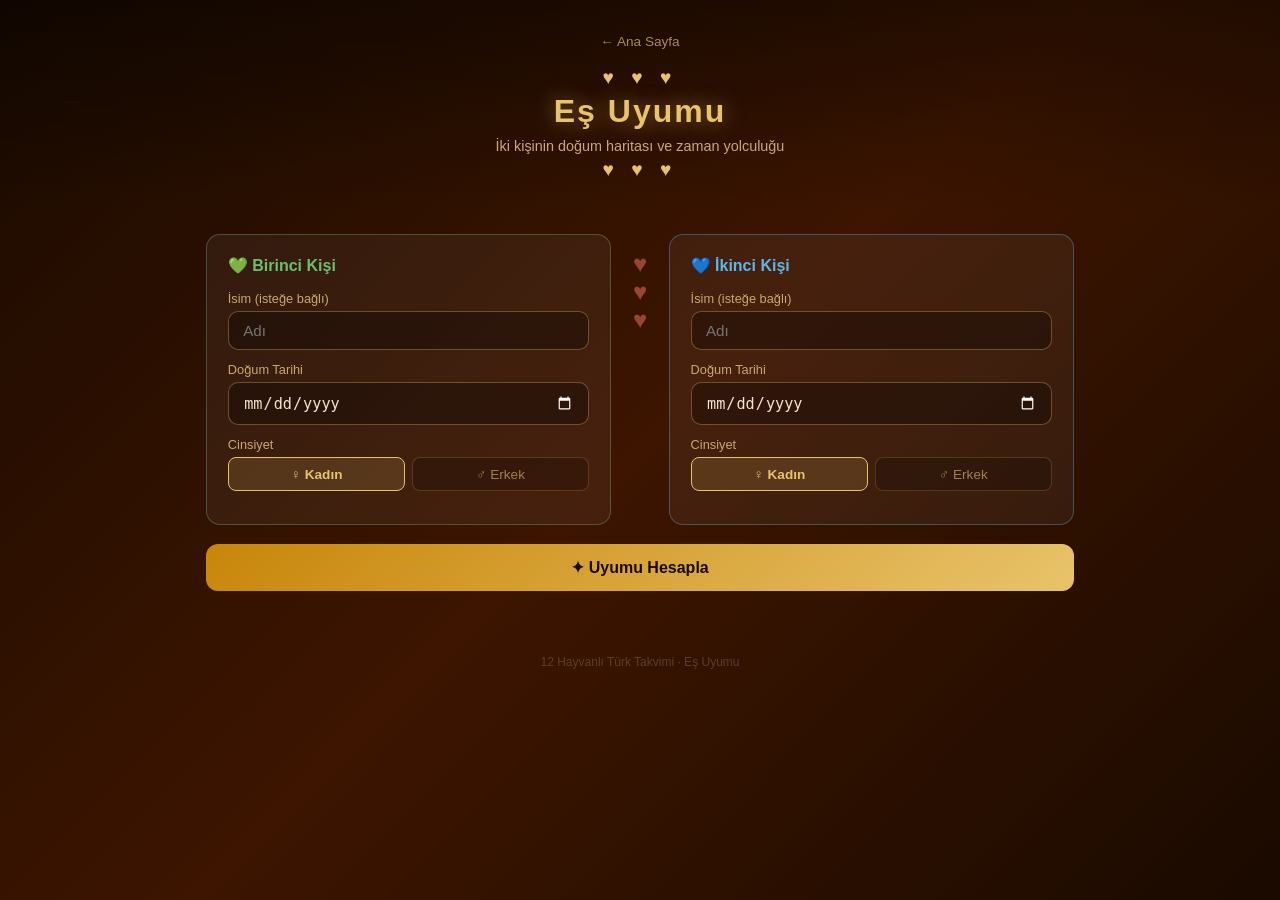
==== couples.html @ c062bf3c "Add couples compatibility page and edge function New page: couples.html - Two side-by-side birth dat" ====
<!DOCTYPE html>
<html lang="tr">
<head>
  <meta charset="UTF-8">
  <meta name="viewport" content="width=device-width, initial-scale=1.0">
  <title>Eş Uyumu · 12 Hayvanlı Türk Takvimi</title>
  <style>
    * { margin: 0; padding: 0; box-sizing: border-box; }

    body {
      font-family: 'Segoe UI', Tahoma, Geneva, Verdana, sans-serif;
      background: linear-gradient(135deg, #1a0a00 0%, #3d1500 50%, #1a0a00 100%);
      min-height: 100vh;
      color: #f5e6c8;
    }

    header {
      text-align: center;
      padding: 2rem 1rem 1.5rem;
      background: linear-gradient(to bottom, rgba(0,0,0,0.4), transparent);
    }

    .nav-back {
      display: inline-flex;
      align-items: center;
      gap: 0.4rem;
      color: #c9a96e;
      font-size: 0.85rem;
      text-decoration: none;
      margin-bottom: 0.8rem;
      opacity: 0.8;
      transition: opacity 0.15s;
    }
    .nav-back:hover { opacity: 1; }

    header h1 {
      font-size: 2rem;
      color: #e8c36a;
      text-shadow: 0 0 20px rgba(232,195,106,0.5);
      letter-spacing: 2px;
    }

    header p { margin-top: 0.5rem; color: #c9a96e; font-size: 0.9rem; }

    .ornament {
      font-size: 1.2rem;
      color: #e8c36a;
      margin: 0.3rem 0;
      letter-spacing: 6px;
    }

    /* ── Section / Card ── */
    .section {
      max-width: 900px;
      margin: 0 auto 2rem;
      padding: 0 1rem;
    }

    .section-title {
      text-align: center;
      font-size: 0.72rem;
      letter-spacing: 3px;
      text-transform: uppercase;
      color: #7a6040;
      margin-bottom: 1rem;
    }

    .card {
      background: rgba(255,255,255,0.05);
      border: 1px solid rgba(232,195,106,0.25);
      border-radius: 16px;
      padding: 1.5rem;
    }

    /* ── Couple Forms ── */
    .couple-forms {
      display: grid;
      grid-template-columns: 1fr auto 1fr;
      gap: 0.8rem;
      align-items: start;
    }

    .partner-panel {
      background: rgba(255,255,255,0.05);
      border: 1px solid rgba(232,195,106,0.2);
      border-radius: 14px;
      padding: 1.3rem;
    }

    .partner-panel.p1 { border-color: rgba(109,191,109,0.35); }
    .partner-panel.p2 { border-color: rgba(91,184,232,0.35); }

    .partner-header {
      font-size: 1rem;
      font-weight: 700;
      margin-bottom: 1rem;
    }
    .p1 .partner-header { color: #6dbf6d; }
    .p2 .partner-header { color: #5bb8e8; }

    .form-divider {
      display: flex;
      flex-direction: column;
      align-items: center;
      justify-content: center;
      padding: 1rem 0.3rem;
      gap: 0.4rem;
      color: #e87050;
      font-size: 1.5rem;
      opacity: 0.55;
      min-width: 2rem;
    }

    .input-group {
      display: flex;
      flex-direction: column;
      gap: 0.3rem;
      margin-bottom: 0.75rem;
    }

    .input-group label {
      font-size: 0.8rem;
      color: #c9a96e;
    }

    .input-group input[type="text"],
    .input-group input[type="date"] {
      padding: 0.65rem 0.9rem;
      font-size: 0.95rem;
      border-radius: 10px;
      border: 1px solid rgba(232,195,106,0.35);
      background: rgba(0,0,0,0.3);
      color: #f5e6c8;
      outline: none;
      color-scheme: dark;
      width: 100%;
    }

    .input-group input:focus {
      border-color: #e8c36a;
      box-shadow: 0 0 0 2px rgba(232,195,106,0.12);
    }

    .gender-buttons { display: flex; gap: 0.4rem; }

    .gender-btn {
      flex: 1;
      padding: 0.55rem 0;
      border-radius: 8px;
      border: 1px solid rgba(232,195,106,0.2);
      background: rgba(0,0,0,0.2);
      color: #a08050;
      cursor: pointer;
      font-size: 0.85rem;
      transition: all 0.15s;
    }

    .gender-btn.active {
      background: rgba(232,195,106,0.14);
      border-color: #e8c36a;
      color: #e8c36a;
      font-weight: 600;
    }

    .btn-calc {
      display: block;
      width: 100%;
      padding: 0.85rem;
      background: linear-gradient(135deg, #c8860a, #e8c36a);
      color: #1a0a00;
      font-weight: 700;
      font-size: 1rem;
      border: none;
      border-radius: 12px;
      cursor: pointer;
      transition: transform 0.15s, box-shadow 0.15s;
      margin-top: 1.2rem;
    }

    .btn-calc:hover {
      transform: translateY(-2px);
      box-shadow: 0 6px 20px rgba(232,195,106,0.4);
    }

    /* ── Compat Score ── */
    .compat-score-card {
      background: rgba(255,255,255,0.05);
      border: 1px solid rgba(232,195,106,0.25);
      border-radius: 14px;
      padding: 1.4rem 1.5rem;
      display: flex;
      align-items: center;
      gap: 1.5rem;
      flex-wrap: wrap;
    }

    .score-circle {
      width: 80px; height: 80px;
      border-radius: 50%;
      border: 3px solid #e8c36a;
      display: flex;
      flex-direction: column;
      align-items: center;
      justify-content: center;
      flex-shrink: 0;
      background: rgba(0,0,0,0.3);
    }

    .score-number {
      font-size: 1.6rem;
      font-weight: 700;
      color: #e8c36a;
      line-height: 1;
    }

    .score-max { font-size: 0.6rem; color: #7a6040; }

    .score-info { flex: 1; }
    .score-label { font-size: 1.1rem; font-weight: 700; color: #f5e6c8; }
    .score-desc  { font-size: 0.8rem; color: #9a7850; margin-top: 0.3rem; line-height: 1.5; }

    .score-bar-wrap { width: 100%; background: rgba(0,0,0,0.3); border-radius: 4px; height: 6px; margin-top: 0.6rem; }
    .score-bar { height: 6px; border-radius: 4px; transition: width 0.5s; }

    /* ── Birth Cards Side by Side ── */
    .couple-birth-grid {
      display: grid;
      grid-template-columns: 1fr auto 1fr;
      gap: 0.8rem;
      align-items: start;
    }

    .partner-birth-card {
      background: rgba(0,0,0,0.25);
      border: 1px solid rgba(232,195,106,0.15);
      border-radius: 12px;
      padding: 1rem;
    }

    .pbc-header {
      display: flex;
      align-items: center;
      gap: 0.8rem;
      margin-bottom: 0.8rem;
    }

    .pbc-icon { font-size: 2rem; }

    .pbc-name { font-size: 0.75rem; text-transform: uppercase; letter-spacing: 1px; }
    .p1 .pbc-name { color: #6dbf6d; }
    .p2 .pbc-name { color: #5bb8e8; }

    .pbc-animal { font-size: 1rem; font-weight: 700; color: #f5e6c8; }
    .pbc-elem   { font-size: 0.78rem; font-weight: 600; margin-top: 0.1rem; }

    .pillars-mini {
      display: grid;
      grid-template-columns: repeat(3, 1fr);
      gap: 0.4rem;
    }

    .pm-card {
      background: rgba(0,0,0,0.2);
      border: 1px solid rgba(232,195,106,0.1);
      border-radius: 8px;
      padding: 0.45rem 0.3rem;
      text-align: center;
    }

    .pm-label    { font-size: 0.5rem; text-transform: uppercase; letter-spacing: 1px; color: #5a4020; margin-bottom: 0.15rem; }
    .pm-icon     { font-size: 1.2rem; line-height: 1.2; }
    .pm-animal   { font-size: 0.68rem; font-weight: 700; color: #f5e6c8; margin-top: 0.1rem; }
    .pm-elem     { font-size: 0.6rem; font-weight: 600; margin-top: 0.05rem; }
    .pm-gift     { font-size: 0.52rem; color: #d4a657; margin-top: 0.1rem; line-height: 1.3; }

    /* ── Cross Interaction Matrix ── */
    .cx-matrix {
      display: flex;
      flex-direction: column;
      gap: 0.25rem;
      justify-content: center;
      align-items: stretch;
      min-width: 140px;
    }

    .cx-title {
      font-size: 0.55rem;
      text-transform: uppercase;
      letter-spacing: 1.5px;
      color: #5a4020;
      text-align: center;
      margin-bottom: 0.3rem;
    }

    .cx-row {
      display: flex;
      align-items: center;
      gap: 0.25rem;
    }

    .cx-label-a { font-size: 0.58rem; color: #6dbf6d; width: 40px; text-align: right; flex-shrink: 0; }
    .cx-label-b { font-size: 0.58rem; color: #5bb8e8; width: 40px; text-align: left; flex-shrink: 0; }

    .cx-badge {
      flex: 1;
      text-align: center;
      font-size: 0.62rem;
      font-weight: 700;
      padding: 2px 4px;
      border-radius: 8px;
    }

    .cx-badge.trine   { background: rgba(109,191,109,0.18); color: #6dbf6d; border: 1px solid rgba(109,191,109,0.4); }
    .cx-badge.secret  { background: rgba(91,184,232,0.15);  color: #5bb8e8; border: 1px solid rgba(91,184,232,0.3); }
    .cx-badge.clash   { background: rgba(232,112,80,0.18);  color: #e87050; border: 1px solid rgba(232,112,80,0.4); }
    .cx-badge.neutral { background: rgba(122,96,64,0.12);   color: #7a6040; border: 1px solid rgba(122,96,64,0.2); }
    .cx-badge.same    { background: rgba(232,195,106,0.12); color: #e8c36a; border: 1px solid rgba(232,195,106,0.3); }

    /* ── Phase Sync ── */
    .phase-sync-list {
      display: flex;
      flex-direction: column;
      gap: 0.4rem;
    }

    .ps-item {
      display: flex;
      align-items: center;
      gap: 0.7rem;
      padding: 0.55rem 0.8rem;
      border-radius: 8px;
      background: rgba(109,191,109,0.07);
      border: 1px solid rgba(109,191,109,0.2);
    }

    .ps-icon  { font-size: 1.1rem; }
    .ps-years { font-size: 0.82rem; font-weight: 700; color: #e8c36a; min-width: 80px; }
    .ps-phase { font-size: 0.78rem; color: #c9a96e; }
    .ps-ages  { font-size: 0.68rem; color: #7a6040; margin-top: 0.1rem; }

    /* ── Dual Timeline ── */
    .dt-header {
      display: grid;
      grid-template-columns: 1fr 60px 1fr;
      gap: 0;
      margin-bottom: 0.5rem;
      padding: 0 0.5rem;
    }

    .dt-header-left  { font-size: 0.75rem; font-weight: 700; color: #6dbf6d; text-align: right; padding-right: 0.8rem; }
    .dt-header-mid   { text-align: center; font-size: 0.6rem; color: #5a4020; }
    .dt-header-right { font-size: 0.75rem; font-weight: 700; color: #5bb8e8; text-align: left; padding-left: 0.8rem; }

    .dt-body {
      position: relative;
    }

    .dt-vline {
      position: absolute;
      left: 50%;
      transform: translateX(-50%);
      width: 3px;
      top: 0; bottom: 0;
      background: linear-gradient(to bottom, #6dbf6d 0%, #5bb8e8 40%, #e87050 80%, #e8c36a 100%);
      border-radius: 2px;
      z-index: 0;
    }

    .dt-row {
      display: grid;
      grid-template-columns: 1fr 60px 1fr;
      align-items: center;
      gap: 0;
      position: relative;
      z-index: 1;
    }

    .dt-left  { padding-right: 0.6rem; display: flex; justify-content: flex-end; }
    .dt-right { padding-left:  0.6rem; display: flex; justify-content: flex-start; }

    .dt-mid {
      display: flex;
      flex-direction: column;
      align-items: center;
      gap: 2px;
    }

    .dt-dot {
      width: 12px; height: 12px;
      border-radius: 50%;
      background: #e8c36a;
      border: 2px solid rgba(0,0,0,0.5);
      z-index: 2;
      flex-shrink: 0;
    }

    .dt-dot.both  { background: #e87050; width: 14px; height: 14px; box-shadow: 0 0 6px rgba(232,112,80,0.5); }
    .dt-dot.p1only  { background: #6dbf6d; }
    .dt-dot.p2only  { background: #5bb8e8; }

    .dt-year {
      font-size: 0.6rem;
      color: #7a6040;
      font-weight: 600;
      letter-spacing: 0.5px;
      white-space: nowrap;
    }

    .dt-event {
      padding: 0.45rem 0.6rem;
      border-radius: 8px;
      background: rgba(0,0,0,0.25);
      border: 1px solid rgba(232,195,106,0.12);
      max-width: 200px;
      font-size: 0.72rem;
    }

    .dt-event.p1 { border-left: 3px solid #6dbf6d; text-align: right; }
    .dt-event.p2 { border-left: 3px solid #5bb8e8; text-align: left; }
    .dt-event.norolojik  { border-left-color: #5bb8e8; }
    .dt-event.kozmolojik { border-left-color: #e87050; }
    .dt-event.kesisim    { border-left-color: #e8c36a; }

    .de-age   { font-size: 0.62rem; color: #7a6040; }
    .de-title { font-size: 0.72rem; font-weight: 600; color: #f5e6c8; margin-top: 0.1rem; }
    .de-anim  { font-size: 0.62rem; color: #c9a96e; margin-top: 0.05rem; }

    .dt-spacer {
      height: 0;
    }

    /* ── AI ── */
    .btn-ai {
      width: 100%;
      padding: 0.75rem;
      background: linear-gradient(135deg, rgba(109,191,109,0.15), rgba(91,184,232,0.1));
      border: 1px solid rgba(109,191,109,0.35);
      border-radius: 10px;
      color: #e8c36a;
      font-size: 0.92rem;
      font-weight: 600;
      letter-spacing: 0.5px;
      cursor: pointer;
      transition: opacity 0.2s;
      margin-top: 0.6rem;
    }

    .btn-ai:hover    { opacity: 0.85; }
    .btn-ai:disabled { opacity: 0.5; cursor: not-allowed; }

    .ai-result { display: none; flex-direction: column; gap: 0.7rem; margin-top: 0.8rem; }
    .ai-result.visible { display: flex; }

    .ai-block {
      background: rgba(0,0,0,0.22);
      border: 1px solid rgba(232,195,106,0.15);
      border-radius: 10px;
      padding: 0.8rem 1rem;
    }

    .ai-block-title { font-size: 0.65rem; text-transform: uppercase; letter-spacing: 2px; color: #7a6040; margin-bottom: 0.4rem; }
    .ai-block-text  { font-size: 0.85rem; color: #c9a96e; line-height: 1.65; }

    .oa-list { display: flex; flex-direction: column; gap: 0.45rem; margin-top: 0.5rem; }

    .oa-item {
      display: flex;
      align-items: flex-start;
      gap: 0.6rem;
      padding: 0.6rem 0.8rem;
      border-radius: 9px;
      border: 1px solid rgba(232,195,106,0.1);
      background: rgba(0,0,0,0.18);
    }

    .oa-item.uyum     { border-left: 3px solid #6dbf6d; }
    .oa-item.dikkat   { border-left: 3px solid #e87050; }
    .oa-item.donusum  { border-left: 3px solid #e8c36a; }

    .oa-icon    { font-size: 1.1rem; flex-shrink: 0; }
    .oa-yil     { font-size: 0.78rem; font-weight: 700; color: #e8c36a; }
    .oa-baslik  { font-size: 0.82rem; font-weight: 700; color: #f5e6c8; }
    .oa-aciklama{ font-size: 0.77rem; color: #a08050; line-height: 1.55; margin-top: 0.15rem; }

    /* ── Responsive ── */
    @media (max-width: 620px) {
      .couple-forms { grid-template-columns: 1fr; }
      .form-divider  { flex-direction: row; padding: 0.4rem 0; }
      .couple-birth-grid { grid-template-columns: 1fr; }
      .cx-matrix { min-width: unset; }
      .dt-header, .dt-row { grid-template-columns: 1fr 44px 1fr; }
    }

    .empty-state {
      text-align: center;
      color: #5a4020;
      font-size: 0.85rem;
      padding: 2rem;
    }

    #coupleResult { display: none; }
    #coupleResult.visible { display: block; }
  </style>
</head>
<body>

<header>
  <a class="nav-back" href="index.html">← Ana Sayfa</a>
  <div class="ornament">♥ ♥ ♥</div>
  <h1>Eş Uyumu</h1>
  <p>İki kişinin doğum haritası ve zaman yolculuğu</p>
  <div class="ornament">♥ ♥ ♥</div>
</header>

<!-- Forms -->
<div class="section" style="margin-top:1.5rem">
  <div class="couple-forms">

    <!-- Partner 1 -->
    <div class="partner-panel p1">
      <div class="partner-header">💚 Birinci Kişi</div>
      <div class="input-group">
        <label>İsim (isteğe bağlı)</label>
        <input type="text" id="name1" placeholder="Adı">
      </div>
      <div class="input-group">
        <label>Doğum Tarihi</label>
        <input type="date" id="date1">
      </div>
      <div class="input-group">
        <label>Cinsiyet</label>
        <div class="gender-buttons">
          <button class="gender-btn active" id="g1F" onclick="setGender(1,'female')">♀ Kadın</button>
          <button class="gender-btn" id="g1M" onclick="setGender(1,'male')">♂ Erkek</button>
        </div>
      </div>
    </div>

    <!-- Divider -->
    <div class="form-divider">♥<br>♥<br>♥</div>

    <!-- Partner 2 -->
    <div class="partner-panel p2">
      <div class="partner-header">💙 İkinci Kişi</div>
      <div class="input-group">
        <label>İsim (isteğe bağlı)</label>
        <input type="text" id="name2" placeholder="Adı">
      </div>
      <div class="input-group">
        <label>Doğum Tarihi</label>
        <input type="date" id="date2">
      </div>
      <div class="input-group">
        <label>Cinsiyet</label>
        <div class="gender-buttons">
          <button class="gender-btn active" id="g2F" onclick="setGender(2,'female')">♀ Kadın</button>
          <button class="gender-btn" id="g2M" onclick="setGender(2,'male')">♂ Erkek</button>
        </div>
      </div>
    </div>

  </div>

  <button class="btn-calc" onclick="calcCouple()">✦ Uyumu Hesapla</button>
</div>

<!-- Results -->
<div id="coupleResult">

  <!-- Uyum Skoru -->
  <div class="section">
    <div class="section-title">— Doğum Uyumu —</div>
    <div class="compat-score-card" id="compatScoreCard"></div>
  </div>

  <!-- İki Doğum Kartı + Çapraz Matris -->
  <div class="section">
    <div class="section-title">— Sütun Karşılaştırması —</div>
    <div class="couple-birth-grid" id="couplebirthGrid"></div>
  </div>

  <!-- Evre Uyumu -->
  <div class="section" id="phaseSyncSection">
    <div class="section-title">— Aynı Yaşam Evresinde Olduğunuz Dönemler —</div>
    <div class="card">
      <div class="phase-sync-list" id="phaseSyncList"></div>
    </div>
  </div>

  <!-- İkili Hayat Çizgisi -->
  <div class="section">
    <div class="section-title">— İkili Hayat Çizgisi —</div>
    <div class="card" style="padding:1.2rem 1rem">
      <div class="dt-header" id="dtHeader"></div>
      <div class="dt-body" id="dtBody">
        <div class="dt-vline"></div>
      </div>
    </div>
  </div>

  <!-- AI -->
  <div class="section">
    <div class="card">
      <button class="btn-ai" id="btnAI" onclick="requestAI()">🔮 Kişiselleştirilmiş Uyum Yorumu Al</button>
      <div class="ai-result" id="aiResult"></div>
    </div>
  </div>

</div>

<footer style="text-align:center;padding:2rem 1rem;font-size:0.75rem;color:#5a4020">
  12 Hayvanlı Türk Takvimi · Eş Uyumu
</footer>

<script>
// ─────────────────────────────────────────────
// VERI SABİTLERİ
// ─────────────────────────────────────────────

const ANIMALS = [
  { name:'Maymun',  altName:'Biçin',    icon:'🐒',  idx:0  },
  { name:'Horoz',   altName:'Takagu',   icon:'🐓',  idx:1  },
  { name:'Köpek',   altName:'İt',       icon:'🐕',  idx:2  },
  { name:'Domuz',   altName:'Tonguz',   icon:'🐗',  idx:3  },
  { name:'Sıçan',   altName:'Çichqan',  icon:'🐀',  idx:4  },
  { name:'Öküz',    altName:'Ud',       icon:'🐂',  idx:5  },
  { name:'Kaplan',  altName:'Bars',     icon:'🐯',  idx:6  },
  { name:'Tavşan',  altName:'Tavışkan', icon:'🐇',  idx:7  },
  { name:'Ejderha', altName:'Lu',       icon:'🐉',  idx:8  },
  { name:'Yılan',   altName:'Çılan',    icon:'🐍',  idx:9  },
  { name:'At',      altName:'Yund',     icon:'🐎',  idx:10 },
  { name:'Koyun',   altName:'Koç',      icon:'🐑',  idx:11 },
];

const ANIMAL_ENERGIES = [
  { energy:'çevik ve uyumlu',         gift:'zeka ve yaratıcı çözümler'   }, // 0 Maymun
  { energy:'disiplinli ve güvenilir', gift:'düzen ve dürüstlük'          }, // 1 Horoz
  { energy:'sadık ve koruyucu',       gift:'güvenilirlik ve bağlılık'    }, // 2 Köpek
  { energy:'cömert ve bereketli',     gift:'bolluk ve kararlılık'        }, // 3 Domuz
  { energy:'stratejik ve çevik',      gift:'zeka ve fırsatçılık'         }, // 4 Sıçan
  { energy:'sabırlı ve güçlü',        gift:'kararlılık ve dayanıklılık'  }, // 5 Öküz
  { energy:'cesur ve bağımsız',       gift:'liderlik ve güç'             }, // 6 Kaplan
  { energy:'zarif ve sezgisel',       gift:'barış ve ince anlayış'       }, // 7 Tavşan
  { energy:'mistik ve dönüştürücü',   gift:'güç ve büyülü cazibe'        }, // 8 Ejderha
  { energy:'derin ve stratejik',      gift:'bilgelik ve sezgi'           }, // 9 Yılan
  { energy:'özgür ve dinamik',        gift:'enerji ve macera ruhu'       }, // 10 At
  { energy:'uyumlu ve yaratıcı',      gift:'empati ve bereket'           }, // 11 Koyun
];

const ELEMENT_DATA = {
  'Metal':  { icon:'⚔️',  color:'#a8b8c8', border:'rgba(168,184,200,0.5)', bg:'rgba(168,184,200,0.12)' },
  'Su':     { icon:'💧',  color:'#5bb8e8', border:'rgba(91,184,232,0.5)',  bg:'rgba(91,184,232,0.12)'  },
  'Ağaç':   { icon:'🌿',  color:'#6dbf6d', border:'rgba(109,191,109,0.5)', bg:'rgba(109,191,109,0.12)' },
  'Ateş':   { icon:'🔥',  color:'#e87050', border:'rgba(232,112,80,0.5)',  bg:'rgba(232,112,80,0.12)'  },
  'Toprak': { icon:'🏔️', color:'#c4956a', border:'rgba(196,149,106,0.5)', bg:'rgba(196,149,106,0.12)' },
};

const ELEM_BY_DIGIT = ['Metal','Metal','Su','Su','Ağaç','Ağaç','Ateş','Ateş','Toprak','Toprak'];

const MONTH_ANIMALS = ['Kaplan','Tavşan','Ejderha','Yılan','At','Koyun',
                        'Maymun','Horoz','Köpek','Domuz','Sıçan','Öküz'];

const DAY_ANIMALS  = ['Sıçan','Öküz','Kaplan','Tavşan','Ejderha','Yılan',
                       'At','Koyun','Maymun','Horoz','Köpek','Domuz'];
const DAY_ELEMENTS = ['Ağaç','Ağaç','Ateş','Ateş','Toprak','Toprak',
                       'Metal','Metal','Su','Su'];

const FEMALE_MILESTONES = [
  { age:7,  type:'biyolojik',  title:'Fiziksel Gelişim'         },
  { age:9,  type:'norolojik',  title:'1. Beyin Güncellemesi'    },
  { age:14, type:'biyolojik',  title:'Ergenlik'                 },
  { age:21, type:'biyolojik',  title:'Biyolojik Zirve Başlangıcı' },
  { age:28, type:'biyolojik',  title:'Fiziksel Zirve'           },
  { age:32, type:'norolojik',  title:'2. Beyin Güncellemesi'    },
  { age:35, type:'biyolojik',  title:'Form Değişimi'            },
  { age:42, type:'biyolojik',  title:'Ruhsal Derinleşme'       },
  { age:49, type:'biyolojik',  title:'Bilgelik Çağı'           },
  { age:56, type:'biyolojik',  title:'İkinci Bahar'            },
  { age:60, type:'kozmolojik', title:'Büyük Devir Tamamlandı'  },
  { age:63, type:'biyolojik',  title:'Zihinsel Olgunluk'       },
  { age:66, type:'norolojik',  title:'3. Beyin Güncellemesi'   },
  { age:70, type:'biyolojik',  title:'Aktarım Dönemi'          },
  { age:83, type:'norolojik',  title:'4. Beyin Güncellemesi'   },
];

const MALE_MILESTONES = [
  { age:8,  type:'biyolojik',  title:'Fiziksel Gelişim'         },
  { age:9,  type:'norolojik',  title:'1. Beyin Güncellemesi'    },
  { age:16, type:'biyolojik',  title:'Ergenlik'                 },
  { age:24, type:'biyolojik',  title:'Biyolojik Zirve'         },
  { age:32, type:'kesisim',    title:'Büyük Kesişim'            },
  { age:40, type:'biyolojik',  title:'Zihinsel Kayma'          },
  { age:48, type:'biyolojik',  title:'Orta Yaş Olgunluğu'      },
  { age:56, type:'biyolojik',  title:'Bilgelik Çağı'           },
  { age:60, type:'kozmolojik', title:'Büyük Devir Tamamlandı'  },
  { age:64, type:'biyolojik',  title:'İkinci Bahar'            },
  { age:66, type:'norolojik',  title:'3. Beyin Güncellemesi'   },
  { age:72, type:'biyolojik',  title:'Derin Bilgelik'          },
  { age:80, type:'biyolojik',  title:'Kabulleniş'              },
  { age:83, type:'norolojik',  title:'4. Beyin Güncellemesi'   },
];

const TRINES = [
  { names:['Koyun','Tavşan','Domuz'],    label:'Diplomasi ve Sanat'   },
  { names:['Kaplan','At','Köpek'],       label:'Aksiyon ve Liderlik'  },
  { names:['Sıçan','Ejderha','Maymun'],  label:'Zeka ve Strateji'     },
  { names:['Öküz','Yılan','Horoz'],      label:'Disiplin ve Emek'     },
];

const SECRET_FRIENDS = {
  'Sıçan':'Öküz',    'Öküz':'Sıçan',
  'Kaplan':'Domuz',  'Domuz':'Kaplan',
  'Tavşan':'Köpek',  'Köpek':'Tavşan',
  'Ejderha':'Horoz', 'Horoz':'Ejderha',
  'Yılan':'Maymun',  'Maymun':'Yılan',
  'At':'Koyun',      'Koyun':'At',
};

const CLASHES = {
  'Sıçan':'At',      'At':'Sıçan',
  'Öküz':'Koyun',    'Koyun':'Öküz',
  'Kaplan':'Maymun', 'Maymun':'Kaplan',
  'Tavşan':'Horoz',  'Horoz':'Tavşan',
  'Ejderha':'Köpek', 'Köpek':'Ejderha',
  'Yılan':'Domuz',   'Domuz':'Yılan',
};

// Yaşam evreleri
const LIFE_PHASES = [
  { name:'Çocukluk',         from:0,  to:12  },
  { name:'Ergenlik',         from:13, to:17  },
  { name:'Genç Yetişkinlik', from:18, to:24  },
  { name:'Kuruluş',          from:25, to:35  },
  { name:'Olgunlaşma',       from:36, to:49  },
  { name:'Geçiş',            from:50, to:64  },
  { name:'Hasat',            from:65, to:74  },
  { name:'Bilgelik',         from:75, to:120 },
];

// ─────────────────────────────────────────────
// HESAPLAMA FONKSİYONLARI
// ─────────────────────────────────────────────

function animalIndex(year) {
  return ((year % 12) + 12) % 12;
}

function getElement(year) {
  const name = ELEM_BY_DIGIT[((year % 10) + 10) % 10];
  return { name, ...ELEMENT_DATA[name] };
}

function getSolarYear(date) {
  const m = date.getMonth() + 1, d = date.getDate();
  if (m === 1 || (m === 2 && d < 4)) return date.getFullYear() - 1;
  return date.getFullYear();
}

function getMonthPosition(date) {
  const md = (date.getMonth() + 1) * 100 + date.getDate();
  if (md >= 1207 || md <  105) return 10;
  if (md >= 105  && md <  204) return 11;
  if (md >= 204  && md <  306) return  0;
  if (md >= 306  && md <  405) return  1;
  if (md >= 405  && md <  506) return  2;
  if (md >= 506  && md <  606) return  3;
  if (md >= 606  && md <  707) return  4;
  if (md >= 707  && md <  807) return  5;
  if (md >= 807  && md <  908) return  6;
  if (md >= 908  && md < 1008) return  7;
  if (md >= 1008 && md < 1107) return  8;
  return 9;
}

function getMonthPillar(date, solarYear) {
  const pos       = getMonthPosition(date);
  const yearStem  = ((solarYear % 10) + 10) % 10;
  const tigerStem = ((Math.floor(yearStem / 2) + 4) % 5) * 2;
  const monthStem = (tigerStem + pos) % 10;
  const elemNames = ['Ağaç','Ağaç','Ateş','Ateş','Toprak','Toprak','Metal','Metal','Su','Su'];
  return { animal: MONTH_ANIMALS[pos], element: elemNames[monthStem] };
}

function dateToJD(date) {
  const y = date.getFullYear(), m = date.getMonth() + 1, d = date.getDate();
  const A = Math.floor((14 - m) / 12);
  const Y = y + 4800 - A;
  const M = m + 12 * A - 3;
  return d + Math.floor((153 * M + 2) / 5) + 365 * Y +
         Math.floor(Y / 4) - Math.floor(Y / 100) + Math.floor(Y / 400) - 32045;
}

function getDayPillar(date) {
  const jd      = dateToJD(date);
  const epochJD = dateToJD(new Date(1900, 0, 1));
  const pos     = ((jd - epochJD) % 60 + 60) % 60;
  return { animal: DAY_ANIMALS[pos % 12], element: DAY_ELEMENTS[pos % 10] };
}

function parseLocalDate(str) {
  const [y, m, d] = str.split('-').map(Number);
  return new Date(y, m - 1, d);
}

function animalByName(name) {
  return ANIMALS.find(a => a.name === name) || { icon:'?', name };
}

function getInteraction(a, b) {
  if (a === b) return { type:'same', label:'Aynı Hayvan', icon:'⭕' };
  for (const t of TRINES) {
    if (t.names.includes(a) && t.names.includes(b))
      return { type:'trine', label:`Üçlü Uyum · ${t.label}`, icon:'✨' };
  }
  if (SECRET_FRIENDS[a] === b) return { type:'secret', label:'Gizli Dostluk', icon:'🤝' };
  if (CLASHES[a] === b)        return { type:'clash',  label:'Zıtlık / Gerilim', icon:'⚡' };
  return { type:'neutral', label:'Nötr', icon:'·' };
}

function scoreIx(type) {
  if (type === 'trine')  return 3;
  if (type === 'secret') return 2;
  if (type === 'same')   return 1;
  if (type === 'clash')  return -2;
  return 0;
}

function getLifePhase(age) {
  return LIFE_PHASES.find(p => age >= p.from && age <= p.to)?.name ?? 'Bilgelik';
}

function buildMilestones(birthDateObj, gender) {
  const milestones = gender === 'female' ? FEMALE_MILESTONES : MALE_MILESTONES;
  const solarYear  = getSolarYear(birthDateObj);
  const currentYear = new Date().getFullYear();
  return milestones.map(m => {
    const critYear  = solarYear + m.age;
    const aIdx      = animalIndex(critYear);
    const elem      = getElement(critYear);
    const yearAnim  = ANIMALS[animalIndex(solarYear)].name;
    const ix        = getInteraction(ANIMALS[aIdx].name, yearAnim);
    return {
      age:      m.age,
      type:     m.type,
      title:    m.title,
      critYear,
      animal:   ANIMALS[aIdx].name,
      element:  elem.name,
      interaction: ix.type,
      isPast:   critYear < currentYear - 1,
      isPresent: Math.abs(critYear - currentYear) <= 1,
    };
  });
}

// ─────────────────────────────────────────────
// STATE
// ─────────────────────────────────────────────

let g1 = 'female', g2 = 'female';
let _aiData = null;

function setGender(partner, g) {
  if (partner === 1) {
    g1 = g;
    document.getElementById('g1F').classList.toggle('active', g === 'female');
    document.getElementById('g1M').classList.toggle('active', g === 'male');
  } else {
    g2 = g;
    document.getElementById('g2F').classList.toggle('active', g === 'female');
    document.getElementById('g2M').classList.toggle('active', g === 'male');
  }
}

// ─────────────────────────────────────────────
// RENDER HELPERS
// ─────────────────────────────────────────────

function scoreInfo(score) {
  // score range: -18 (9 clashes) to 27 (9 trines)
  if (score >= 18) return { label:'Nadir Ruh İkizi',      color:'#e8c36a', desc:'Dokuz kombinasyonun büyük bölümü uyum içinde. Son derece güçlü bir çekim.' };
  if (score >= 12) return { label:'Güçlü Uyum',           color:'#6dbf6d', desc:'Birbirini tamamlayan güçlü bir enerji. Destekleyici ve büyütücü bir birliktelik.' };
  if (score >= 5)  return { label:'Dengeli Ortaklık',     color:'#5bb8e8', desc:'Hem uyum hem farklılık içeren zengin bir denge. Büyüme için verimli zemin.' };
  if (score >= -2) return { label:'Nötr Birliktelik',     color:'#c9a96e', desc:'Ne güçlü çekim ne güçlü gerilim. Bilinçli çaba ilişkiyi derinleştirir.' };
  return                 { label:'Dönüştürücü Gerilim',  color:'#e87050', desc:'Gerilim dönüşümü besler. Zorlu ama derin bir öğretici ortaklık.' };
}

function renderScoreCard(score, n1, n2) {
  const si = scoreInfo(score);
  const pct = Math.round(((score + 18) / 45) * 100);
  const barColor = si.color;
  return `
    <div class="score-circle" style="border-color:${si.color}">
      <div class="score-number" style="color:${si.color}">${score}</div>
      <div class="score-max">/ 27</div>
    </div>
    <div class="score-info">
      <div class="score-label" style="color:${si.color}">${si.label}</div>
      <div class="score-desc">${si.desc}</div>
      <div class="score-bar-wrap">
        <div class="score-bar" style="width:${pct}%;background:${barColor}"></div>
      </div>
    </div>`;
}

function renderPillarMini(label, elem, animalName, icon) {
  const ed = ELEMENT_DATA[elem] || {};
  const aIdx = ANIMALS.findIndex(a => a.name === animalName);
  const ae = aIdx >= 0 ? ANIMAL_ENERGIES[aIdx] : null;
  return `<div class="pm-card">
    <div class="pm-label">${label}</div>
    <div class="pm-icon">${icon}</div>
    <div class="pm-animal">${animalName}</div>
    <div class="pm-elem" style="color:${ed.color||'#e8c36a'}">${ed.icon||''} ${elem}</div>
    ${ae ? `<div class="pm-gift">✦ ${ae.gift}</div>` : ''}
  </div>`;
}

function renderPartnerBirthCard(name, p, cls) {
  const yearAnim  = animalByName(p.yearPillar.animal);
  const monthAnim = animalByName(p.monthPillar.animal);
  const dayAnim   = animalByName(p.dayPillar.animal);
  const ed = ELEMENT_DATA[p.yearPillar.element] || {};
  return `<div class="partner-birth-card ${cls}">
    <div class="pbc-header">
      <div class="pbc-icon">${yearAnim.icon}</div>
      <div>
        <div class="pbc-name">${name}</div>
        <div class="pbc-animal">${p.yearPillar.element} ${p.yearPillar.animal}</div>
        <div class="pbc-elem" style="color:${ed.color||'#e8c36a'}">${ed.icon||''} ${p.birthYear}</div>
      </div>
    </div>
    <div class="pillars-mini">
      ${renderPillarMini('Vitrin', p.yearPillar.element, p.yearPillar.animal, yearAnim.icon)}
      ${renderPillarMini('İç Dünya', p.monthPillar.element, p.monthPillar.animal, monthAnim.icon)}
      ${renderPillarMini('Öz Kimlik', p.dayPillar.element, p.dayPillar.animal, dayAnim.icon)}
    </div>
  </div>`;
}

function renderMatrix(p1, p2) {
  const pairs = [
    { lA:'Vitrin',    lB:'Vitrin',    a:p1.yearPillar.animal,   b:p2.yearPillar.animal  },
    { lA:'Vitrin',    lB:'İç Dünya',  a:p1.yearPillar.animal,   b:p2.monthPillar.animal },
    { lA:'Vitrin',    lB:'Öz Kimlik', a:p1.yearPillar.animal,   b:p2.dayPillar.animal   },
    { lA:'İç Dünya',  lB:'Vitrin',    a:p1.monthPillar.animal,  b:p2.yearPillar.animal  },
    { lA:'İç Dünya',  lB:'İç Dünya',  a:p1.monthPillar.animal,  b:p2.monthPillar.animal },
    { lA:'İç Dünya',  lB:'Öz Kimlik', a:p1.monthPillar.animal,  b:p2.dayPillar.animal   },
    { lA:'Öz Kimlik', lB:'Vitrin',    a:p1.dayPillar.animal,    b:p2.yearPillar.animal  },
    { lA:'Öz Kimlik', lB:'İç Dünya',  a:p1.dayPillar.animal,    b:p2.monthPillar.animal },
    { lA:'Öz Kimlik', lB:'Öz Kimlik', a:p1.dayPillar.animal,    b:p2.dayPillar.animal   },
  ];

  let html = `<div class="cx-matrix"><div class="cx-title">Çapraz Etkileşimler</div>`;
  for (const pair of pairs) {
    const ix = getInteraction(pair.a, pair.b);
    html += `<div class="cx-row">
      <div class="cx-label-a">${pair.lA}</div>
      <div class="cx-badge ${ix.type}">${ix.icon}</div>
      <div class="cx-label-b">${pair.lB}</div>
    </div>`;
  }
  html += `</div>`;
  return html;
}

function calcPhaseSync(birthYear1, birthYear2) {
  const currentYear = new Date().getFullYear();
  const endYear = Math.max(birthYear1, birthYear2) + 85;
  const synced = [];
  let inSync = false, syncStart = null, syncPhase = null, pa1 = 0, pa2 = 0;

  for (let y = currentYear - 5; y <= endYear; y++) {
    const age1 = y - birthYear1;
    const age2 = y - birthYear2;
    if (age1 < 0 || age2 < 0) continue;
    const ph1 = getLifePhase(age1);
    const ph2 = getLifePhase(age2);
    if (ph1 === ph2) {
      if (!inSync) { inSync = true; syncStart = y; syncPhase = ph1; pa1 = age1; pa2 = age2; }
    } else {
      if (inSync) { synced.push({ startYear: syncStart, endYear: y - 1, phase: syncPhase, p1StartAge: pa1, p2StartAge: pa2 }); inSync = false; }
    }
  }
  if (inSync) synced.push({ startYear: syncStart, endYear: endYear, phase: syncPhase, p1StartAge: pa1, p2StartAge: pa2 });
  return synced;
}

function phaseIcon(phase) {
  const map = {
    'Çocukluk':'🌱', 'Ergenlik':'🌿', 'Genç Yetişkinlik':'🌟',
    'Kuruluş':'🏗️', 'Olgunlaşma':'🌳', 'Geçiş':'🌅',
    'Hasat':'🌾', 'Bilgelik':'🦅'
  };
  return map[phase] || '✦';
}

function renderDualTimeline(m1, m2, n1, n2) {
  const currentYear = new Date().getFullYear();

  // Collect all milestone years
  const yearSet = new Set([...m1.map(m => m.critYear), ...m2.map(m => m.critYear)]);
  const allYears = [...yearSet].sort((a, b) => a - b);

  if (allYears.length === 0) return;

  // Header
  document.getElementById('dtHeader').innerHTML =
    `<div class="dt-header-left">💚 ${n1}</div>
     <div class="dt-header-mid">yıl</div>
     <div class="dt-header-right">💙 ${n2}</div>`;

  const MIN_GAP_PX = 60; // minimum pixels between event rows
  const PX_PER_YEAR = 44;

  let html = '';
  let prevYear = allYears[0];

  allYears.forEach((year, i) => {
    const gapPx = i === 0 ? 0 : Math.max(MIN_GAP_PX, (year - prevYear) * PX_PER_YEAR);
    const e1 = m1.find(m => m.critYear === year);
    const e2 = m2.find(m => m.critYear === year);
    const dotClass = (e1 && e2) ? 'both' : e1 ? 'p1only' : 'p2only';
    const isPast1 = e1?.isPast ?? false;
    const isPast2 = e2?.isPast ?? false;

    const typeColor = t => ({
      norolojik:'#5bb8e8', kozmolojik:'#e87050', kesisim:'#e8c36a', biyolojik:'#6dbf6d'
    }[t] || '#6dbf6d');

    const eventCard = (e, side) => {
      if (!e) return '<div></div>';
      const isPast = e.isPast;
      const anim = animalByName(e.animal);
      return `<div class="dt-event ${side} ${e.type}" style="opacity:${isPast ? 0.5 : 1};border-left-color:${typeColor(e.type)}">
        <div class="de-age">${e.age} yaş${isPast ? ' · geçmiş' : e.isPresent ? ' · şimdi' : ''}</div>
        <div class="de-title">${e.title}</div>
        <div class="de-anim">${anim.icon} ${e.element} ${e.animal}</div>
      </div>`;
    };

    html += `<div class="dt-row" style="margin-top:${gapPx}px">
      <div class="dt-left">${eventCard(e1, 'p1')}</div>
      <div class="dt-mid">
        <div class="dt-dot ${dotClass}"></div>
        <div class="dt-year">${year}</div>
      </div>
      <div class="dt-right">${eventCard(e2, 'p2')}</div>
    </div>`;

    prevYear = year;
  });

  const body = document.getElementById('dtBody');
  body.innerHTML = '<div class="dt-vline"></div>' + html;
}

// ─────────────────────────────────────────────
// MAIN CALC
// ─────────────────────────────────────────────

function calcCouple() {
  const val1 = document.getElementById('date1').value;
  const val2 = document.getElementById('date2').value;
  if (!val1 || !val2) { alert('Lütfen her iki kişinin doğum tarihini girin.'); return; }

  const d1 = parseLocalDate(val1);
  const d2 = parseLocalDate(val2);
  const now = new Date();
  if (d1 > now || d2 > now || d1.getFullYear() < 1900 || d2.getFullYear() < 1900) {
    alert('Lütfen geçerli doğum tarihleri girin (1900 – bugün).');
    return;
  }

  const n1 = document.getElementById('name1').value.trim() || 'Birinci Kişi';
  const n2 = document.getElementById('name2').value.trim() || 'İkinci Kişi';

  const sy1 = getSolarYear(d1);
  const sy2 = getSolarYear(d2);

  const p1 = {
    name: n1, gender: g1, birthDate: val1,
    birthYear: sy1,
    yearPillar:  { animal: ANIMALS[animalIndex(sy1)].name, element: getElement(sy1).name },
    monthPillar: getMonthPillar(d1, sy1),
    dayPillar:   getDayPillar(d1),
    currentAge:  Math.floor((now - d1) / (365.25 * 24 * 3600 * 1000)),
  };

  const p2 = {
    name: n2, gender: g2, birthDate: val2,
    birthYear: sy2,
    yearPillar:  { animal: ANIMALS[animalIndex(sy2)].name, element: getElement(sy2).name },
    monthPillar: getMonthPillar(d2, sy2),
    dayPillar:   getDayPillar(d2),
    currentAge:  Math.floor((now - d2) / (365.25 * 24 * 3600 * 1000)),
  };

  // Cross-interaction matrix (9 pairs)
  const pillars1 = [
    { label:'Vitrin',    anim: p1.yearPillar.animal  },
    { label:'İç Dünya', anim: p1.monthPillar.animal },
    { label:'Öz Kimlik',anim: p1.dayPillar.animal   },
  ];
  const pillars2 = [
    { label:'Vitrin',    anim: p2.yearPillar.animal  },
    { label:'İç Dünya', anim: p2.monthPillar.animal },
    { label:'Öz Kimlik',anim: p2.dayPillar.animal   },
  ];

  let compatScore = 0;
  const crossInteractions = [];
  for (const a of pillars1) {
    for (const b of pillars2) {
      const ix = getInteraction(a.anim, b.anim);
      compatScore += scoreIx(ix.type);
      crossInteractions.push({ labelA: a.label, labelB: b.label, animalA: a.anim, animalB: b.anim, ...ix });
    }
  }

  // Milestones
  const m1 = buildMilestones(d1, g1);
  const m2 = buildMilestones(d2, g2);

  // Phase sync
  const phaseSyncPeriods = calcPhaseSync(sy1, sy2);

  // Store for AI
  _aiData = { partner1: { ...p1, milestones: m1 }, partner2: { ...p2, milestones: m2 }, crossInteractions, compatScore, phaseSyncPeriods, currentYear: now.getFullYear() };

  // ── Render ──
  document.getElementById('compatScoreCard').innerHTML = renderScoreCard(compatScore, n1, n2);

  document.getElementById('couplebirthGrid').innerHTML =
    renderPartnerBirthCard(n1, p1, 'p1') +
    renderMatrix(p1, p2) +
    renderPartnerBirthCard(n2, p2, 'p2');

  // Phase sync list
  const psl = document.getElementById('phaseSyncList');
  if (phaseSyncPeriods.length === 0) {
    psl.innerHTML = '<div style="color:#5a4020;font-size:0.82rem;text-align:center;padding:0.8rem">Aynı anda aynı yaşam evresinde olduğunuz uzun bir dönem hesaplanamadı.</div>';
  } else {
    psl.innerHTML = phaseSyncPeriods.map(p =>
      `<div class="ps-item">
        <div class="ps-icon">${phaseIcon(p.phase)}</div>
        <div>
          <div style="display:flex;gap:0.6rem;align-items:center">
            <div class="ps-years">${p.startYear}–${p.endYear}</div>
            <div class="ps-phase">${p.phase} Evresi</div>
          </div>
          <div class="ps-ages">${n1} ${p.p1StartAge} yaş · ${n2} ${p.p2StartAge} yaş ile başlar</div>
        </div>
      </div>`
    ).join('');
  }

  renderDualTimeline(m1, m2, n1, n2);

  // Reset AI
  const btn = document.getElementById('btnAI');
  btn.disabled = false;
  btn.textContent = '🔮 Kişiselleştirilmiş Uyum Yorumu Al';
  document.getElementById('aiResult').classList.remove('visible');
  document.getElementById('aiResult').innerHTML = '';

  const result = document.getElementById('coupleResult');
  result.classList.add('visible');
  result.scrollIntoView({ behavior:'smooth', block:'start' });
}

// ─────────────────────────────────────────────
// AI REQUEST
// ─────────────────────────────────────────────

async function requestAI() {
  if (!_aiData) return;
  const btn    = document.getElementById('btnAI');
  const result = document.getElementById('aiResult');
  btn.disabled = true;
  btn.textContent = '⏳ Yorum hazırlanıyor...';
  result.classList.remove('visible');

  try {
    const SUPABASE_URL = 'https://ebdorluqxlxubfqawkbb.supabase.co';
    const ANON_KEY     = 'eyJhbGciOiJIUzI1NiIsInR5cCI6IkpXVCJ9.eyJpc3MiOiJzdXBhYmFzZSIsInJlZiI6ImViZG9ybHVxeGx4dWJmcWF3a2JiIiwicm9sZSI6ImFub24iLCJpYXQiOjE3NDYxOTk0MjcsImV4cCI6MjA2MTc3NTQyN30.4RGkFlBr9Y0HbqN2KhiVVi6pUaTH0Sn02hCuNAbvTOI';

    const res = await fetch(`${SUPABASE_URL}/functions/v1/couple-notes`, {
      method: 'POST',
      headers: {
        'Content-Type': 'application/json',
        'Authorization': `Bearer ${ANON_KEY}`,
      },
      body: JSON.stringify(_aiData),
    });

    const data = await res.json();
    if (!data.success) throw new Error(data.error || 'Bilinmeyen hata');

    const tipIcon = t => ({ uyum:'💚', dikkat:'⚡', donusum:'🌀' }[t] || '✦');

    result.innerHTML = `
      <div class="ai-block">
        <div class="ai-block-title">Doğum Haritası Uyumu</div>
        <div class="ai-block-text">${data.dogumUyumu}</div>
      </div>
      <div class="ai-block">
        <div class="ai-block-title">Zaman Akışı</div>
        <div class="ai-block-text">${data.zamanAkisi}</div>
      </div>
      <div class="ai-block">
        <div class="ai-block-title">Zirve Dönemleri</div>
        <div class="ai-block-text">${data.zirveDonemleri}</div>
      </div>
      ${data.onemliAnlar?.length ? `
      <div class="ai-block">
        <div class="ai-block-title">Önemli Anlar</div>
        <div class="oa-list">
          ${data.onemliAnlar.map(an => `
            <div class="oa-item ${an.tip}">
              <div class="oa-icon">${tipIcon(an.tip)}</div>
              <div>
                <div style="display:flex;align-items:center;gap:0.5rem">
                  <div class="oa-yil">${an.yil}</div>
                  <div class="oa-baslik">${an.baslik}</div>
                </div>
                <div class="oa-aciklama">${an.aciklama}</div>
              </div>
            </div>`).join('')}
        </div>
      </div>` : ''}`;

    result.classList.add('visible');
  } catch (err) {
    result.innerHTML = `<div style="color:#e87050;font-size:0.85rem;padding:0.5rem">Hata: ${err.message}</div>`;
    result.classList.add('visible');
  } finally {
    btn.disabled = false;
    btn.textContent = '🔮 Kişiselleştirilmiş Uyum Yorumu Al';
  }
}
</script>
</body>
</html>
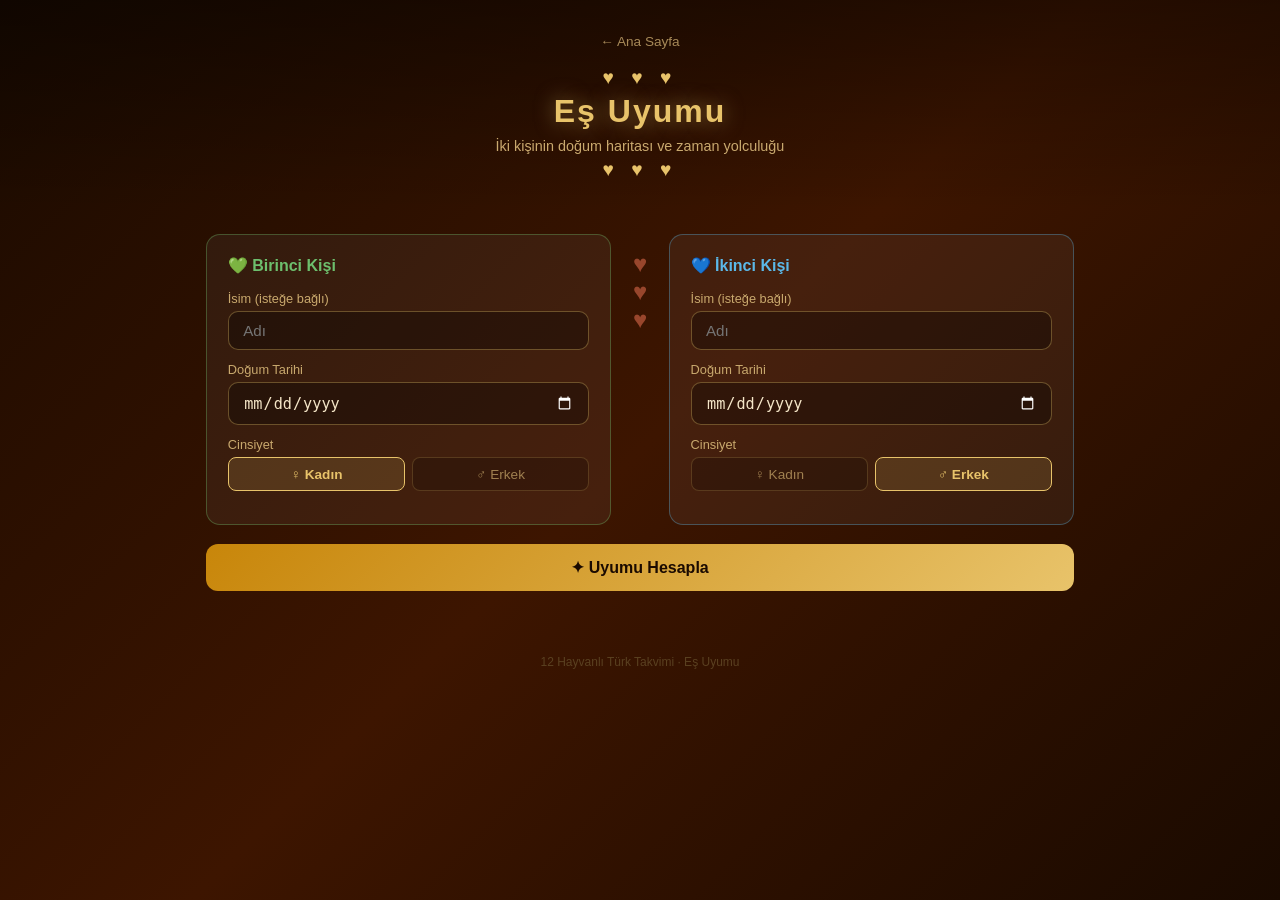
==== commit 005174f7: "Fix couples page: default p2 gender to male, update function URL https://claude.ai/code/session_01Ns" ====
--- a/couples.html
+++ b/couples.html
@@ -553,8 +553,8 @@
       <div class="input-group">
         <label>Cinsiyet</label>
         <div class="gender-buttons">
-          <button class="gender-btn active" id="g2F" onclick="setGender(2,'female')">♀ Kadın</button>
-          <button class="gender-btn" id="g2M" onclick="setGender(2,'male')">♂ Erkek</button>
+          <button class="gender-btn" id="g2F" onclick="setGender(2,'female')">♀ Kadın</button>
+          <button class="gender-btn active" id="g2M" onclick="setGender(2,'male')">♂ Erkek</button>
         </div>
       </div>
     </div>
@@ -857,7 +857,7 @@
 // STATE
 // ─────────────────────────────────────────────
 
-let g1 = 'female', g2 = 'female';
+let g1 = 'female', g2 = 'male';
 let _aiData = null;
 
 function setGender(partner, g) {
@@ -1182,10 +1182,7 @@
   result.classList.remove('visible');
 
   try {
-    const SUPABASE_URL = 'https://ebdorluqxlxubfqawkbb.supabase.co';
-    const ANON_KEY     = 'eyJhbGciOiJIUzI1NiIsInR5cCI6IkpXVCJ9.eyJpc3MiOiJzdXBhYmFzZSIsInJlZiI6ImViZG9ybHVxeGx4dWJmcWF3a2JiIiwicm9sZSI6ImFub24iLCJpYXQiOjE3NDYxOTk0MjcsImV4cCI6MjA2MTc3NTQyN30.4RGkFlBr9Y0HbqN2KhiVVi6pUaTH0Sn02hCuNAbvTOI';
-
-    const res = await fetch(`${SUPABASE_URL}/functions/v1/couple-notes`, {
+    const res = await fetch('https://mkmohmyrarqbkpwjpicx.supabase.co/functions/v1/couple-notes', {
       method: 'POST',
       headers: {
         'Content-Type': 'application/json',
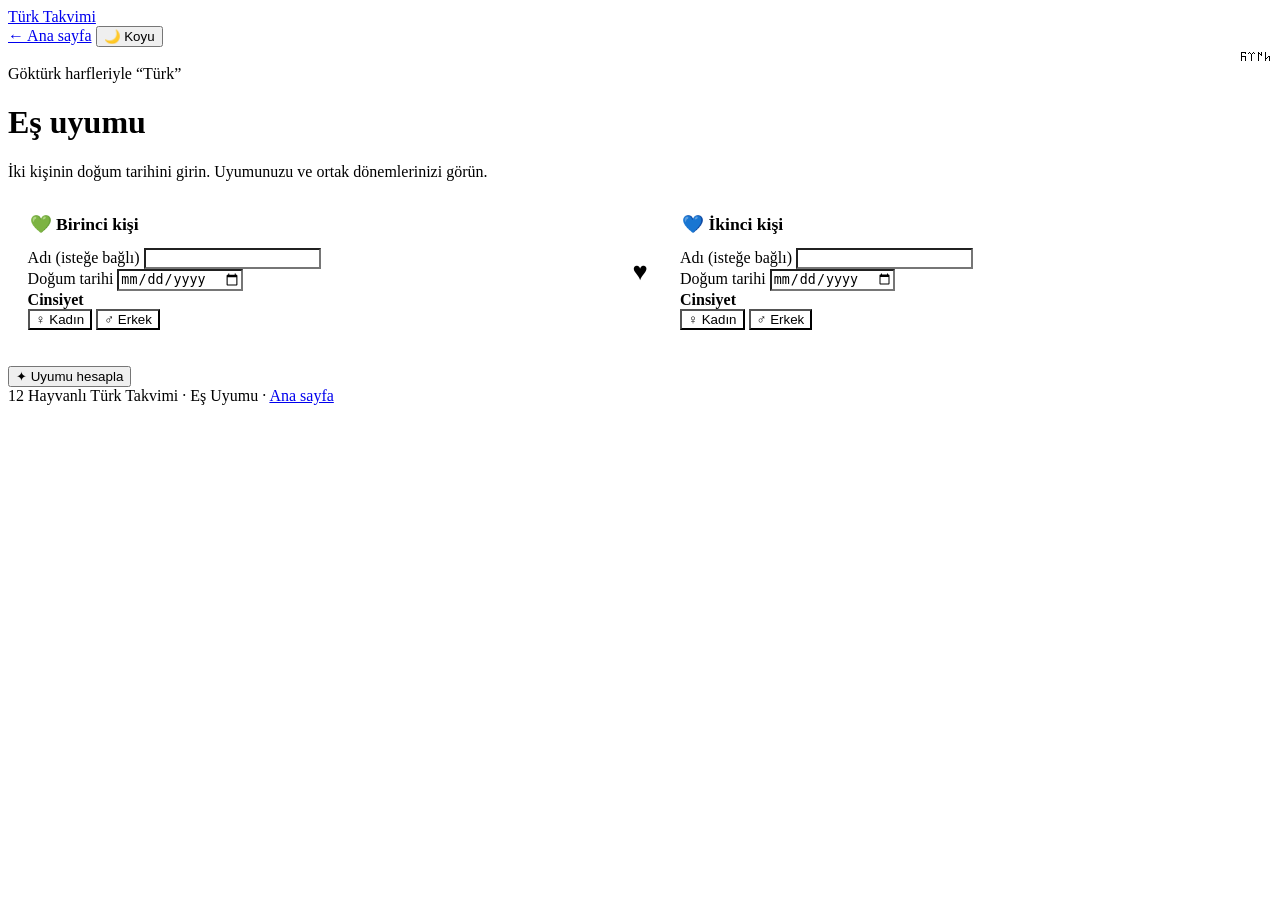
==== commit bea3324b: "Redesign couples page with the shared theme - Same top bar, header, fonts and light/dark theme as th" ====
--- a/couples.html
+++ b/couples.html
@@ -4,75 +4,21 @@
   <meta charset="UTF-8">
   <meta name="viewport" content="width=device-width, initial-scale=1.0">
   <title>Eş Uyumu · 12 Hayvanlı Türk Takvimi</title>
+  <meta name="description" content="İki kişinin doğum tarihini girin. 12 Hayvanlı Türk Takvimi'ne göre uyumunuzu ve ortak dönemlerinizi görün.">
+  <script>try{var t=localStorage.getItem('tt-theme');if(t==='light'||t==='dark')document.documentElement.dataset.theme=t}catch(e){}</script>
+  <link rel="preconnect" href="https://fonts.googleapis.com">
+  <link rel="preconnect" href="https://fonts.gstatic.com" crossorigin>
+  <link rel="stylesheet" href="https://fonts.googleapis.com/css2?family=Atkinson+Hyperlegible+Next:wght@400;600;700&display=swap">
+  <link rel="stylesheet" href="https://fonts.googleapis.com/css2?family=Noto+Sans+Old+Turkic&text=%F0%90%B1%85%F0%90%B0%87%F0%90%B0%BC%F0%90%B0%9C&display=swap">
+  <link rel="stylesheet" href="theme.css">
   <style>
-    * { margin: 0; padding: 0; box-sizing: border-box; }
-
-    body {
-      font-family: 'Segoe UI', Tahoma, Geneva, Verdana, sans-serif;
-      background: linear-gradient(135deg, #1a0a00 0%, #3d1500 50%, #1a0a00 100%);
-      min-height: 100vh;
-      color: #f5e6c8;
-    }
-
-    header {
-      text-align: center;
-      padding: 2rem 1rem 1.5rem;
-      background: linear-gradient(to bottom, rgba(0,0,0,0.4), transparent);
-    }
-
-    .nav-back {
-      display: inline-flex;
-      align-items: center;
-      gap: 0.4rem;
-      color: #c9a96e;
-      font-size: 0.85rem;
-      text-decoration: none;
-      margin-bottom: 0.8rem;
-      opacity: 0.8;
-      transition: opacity 0.15s;
-    }
-    .nav-back:hover { opacity: 1; }
-
-    header h1 {
-      font-size: 2rem;
-      color: #e8c36a;
-      text-shadow: 0 0 20px rgba(232,195,106,0.5);
-      letter-spacing: 2px;
-    }
-
-    header p { margin-top: 0.5rem; color: #c9a96e; font-size: 0.9rem; }
-
-    .ornament {
-      font-size: 1.2rem;
-      color: #e8c36a;
-      margin: 0.3rem 0;
-      letter-spacing: 6px;
-    }
-
-    /* ── Section / Card ── */
-    .section {
-      max-width: 900px;
-      margin: 0 auto 2rem;
-      padding: 0 1rem;
-    }
-
-    .section-title {
-      text-align: center;
-      font-size: 0.72rem;
-      letter-spacing: 3px;
-      text-transform: uppercase;
-      color: #7a6040;
-      margin-bottom: 1rem;
-    }
-
-    .card {
-      background: rgba(255,255,255,0.05);
-      border: 1px solid rgba(232,195,106,0.25);
-      border-radius: 16px;
-      padding: 1.5rem;
-    }
-
-    /* ── Couple Forms ── */
+    /* Kişi renkleri: birinci kişi yeşil, ikinci kişi mavi */
+    .p1 { --pc: var(--green); }
+    .p2 { --pc: var(--blue); }
+    .p1-text { color: var(--green); font-weight: 700; }
+    .p2-text { color: var(--blue);  font-weight: 700; }
+
+    /* ── Form ── */
     .couple-forms {
       display: grid;
       grid-template-columns: 1fr auto 1fr;
@@ -81,537 +27,463 @@
     }
 
     .partner-panel {
-      background: rgba(255,255,255,0.05);
-      border: 1px solid rgba(232,195,106,0.2);
+      border: 1px solid var(--line);
+      border-top: 4px solid var(--pc);
       border-radius: 14px;
-      padding: 1.3rem;
-    }
-
-    .partner-panel.p1 { border-color: rgba(109,191,109,0.35); }
-    .partner-panel.p2 { border-color: rgba(91,184,232,0.35); }
-
-    .partner-header {
-      font-size: 1rem;
+      background: var(--sunken);
+      padding: 1.1rem;
+      min-width: 0;
+    }
+
+    .partner-panel > legend {
+      float: left;
+      width: 100%;
+      margin-bottom: 0.8rem;
+      font-size: 1.1rem;
       font-weight: 700;
-      margin-bottom: 1rem;
-    }
-    .p1 .partner-header { color: #6dbf6d; }
-    .p2 .partner-header { color: #5bb8e8; }
+      color: var(--pc);
+    }
+
+    .partner-panel > legend + * { clear: both; }
+    .partner-panel .field:last-child { margin-bottom: 0; }
+    .partner-panel .field input[type="text"],
+    .partner-panel .field input[type="date"],
+    .partner-panel .seg-btn { background: var(--surface); }
+
+    .field-label { font-weight: 600; }
 
     .form-divider {
+      align-self: center;
+      color: var(--red);
+      font-size: 1.6rem;
+    }
+
+    #coupleError { margin-top: 1rem; }
+    #calcBtn { margin-top: 1.2rem; }
+
+    /* ── Sonuç ── */
+    #coupleResult { scroll-margin-top: 1rem; }
+
+    .score-card {
+      display: flex;
+      align-items: center;
+      gap: 1.5rem;
+      flex-wrap: wrap;
+    }
+
+    .score-circle {
+      width: 104px;
+      height: 104px;
+      flex-shrink: 0;
+      border-radius: 50%;
+      border: 5px solid var(--c);
       display: flex;
       flex-direction: column;
       align-items: center;
       justify-content: center;
-      padding: 1rem 0.3rem;
-      gap: 0.4rem;
-      color: #e87050;
-      font-size: 1.5rem;
-      opacity: 0.55;
-      min-width: 2rem;
-    }
-
-    .input-group {
-      display: flex;
-      flex-direction: column;
-      gap: 0.3rem;
-      margin-bottom: 0.75rem;
-    }
-
-    .input-group label {
-      font-size: 0.8rem;
-      color: #c9a96e;
-    }
-
-    .input-group input[type="text"],
-    .input-group input[type="date"] {
-      padding: 0.65rem 0.9rem;
-      font-size: 0.95rem;
-      border-radius: 10px;
-      border: 1px solid rgba(232,195,106,0.35);
-      background: rgba(0,0,0,0.3);
-      color: #f5e6c8;
-      outline: none;
-      color-scheme: dark;
-      width: 100%;
-    }
-
-    .input-group input:focus {
-      border-color: #e8c36a;
-      box-shadow: 0 0 0 2px rgba(232,195,106,0.12);
-    }
-
-    .gender-buttons { display: flex; gap: 0.4rem; }
-
-    .gender-btn {
-      flex: 1;
-      padding: 0.55rem 0;
-      border-radius: 8px;
-      border: 1px solid rgba(232,195,106,0.2);
-      background: rgba(0,0,0,0.2);
-      color: #a08050;
-      cursor: pointer;
-      font-size: 0.85rem;
-      transition: all 0.15s;
-    }
-
-    .gender-btn.active {
-      background: rgba(232,195,106,0.14);
-      border-color: #e8c36a;
-      color: #e8c36a;
-      font-weight: 600;
-    }
-
-    .btn-calc {
-      display: block;
-      width: 100%;
-      padding: 0.85rem;
-      background: linear-gradient(135deg, #c8860a, #e8c36a);
-      color: #1a0a00;
-      font-weight: 700;
-      font-size: 1rem;
-      border: none;
-      border-radius: 12px;
-      cursor: pointer;
-      transition: transform 0.15s, box-shadow 0.15s;
-      margin-top: 1.2rem;
-    }
-
-    .btn-calc:hover {
-      transform: translateY(-2px);
-      box-shadow: 0 6px 20px rgba(232,195,106,0.4);
-    }
-
-    /* ── Compat Score ── */
-    .compat-score-card {
-      background: rgba(255,255,255,0.05);
-      border: 1px solid rgba(232,195,106,0.25);
-      border-radius: 14px;
-      padding: 1.4rem 1.5rem;
-      display: flex;
-      align-items: center;
-      gap: 1.5rem;
-      flex-wrap: wrap;
-    }
-
-    .score-circle {
-      width: 80px; height: 80px;
-      border-radius: 50%;
-      border: 3px solid #e8c36a;
-      display: flex;
-      flex-direction: column;
-      align-items: center;
-      justify-content: center;
-      flex-shrink: 0;
-      background: rgba(0,0,0,0.3);
-    }
-
-    .score-number {
-      font-size: 1.6rem;
-      font-weight: 700;
-      color: #e8c36a;
-      line-height: 1;
-    }
-
-    .score-max { font-size: 0.6rem; color: #7a6040; }
-
-    .score-info { flex: 1; }
-    .score-label { font-size: 1.1rem; font-weight: 700; color: #f5e6c8; }
-    .score-desc  { font-size: 0.8rem; color: #9a7850; margin-top: 0.3rem; line-height: 1.5; }
-
-    .score-bar-wrap { width: 100%; background: rgba(0,0,0,0.3); border-radius: 4px; height: 6px; margin-top: 0.6rem; }
-    .score-bar { height: 6px; border-radius: 4px; transition: width 0.5s; }
-
-    /* ── Birth Cards Side by Side ── */
+      background: var(--sunken);
+    }
+
+    .score-number { font-size: 2.2rem; font-weight: 700; color: var(--c); line-height: 1; }
+    .score-max { font-size: 0.875rem; color: var(--muted); }
+    .score-info { flex: 1; min-width: 220px; display: grid; gap: 0.5rem; }
+    .score-label { font-size: 1.45rem; font-weight: 700; color: var(--c); }
+
+    .score-bar-wrap { height: 10px; border-radius: 999px; background: var(--sunken); border: 1px solid var(--line); }
+    .score-bar { height: 100%; border-radius: 999px; background: var(--c); }
+    .score-info .btn { justify-self: start; margin-top: 0.3rem; }
+
     .couple-birth-grid {
       display: grid;
-      grid-template-columns: 1fr auto 1fr;
+      grid-template-columns: 1fr 1fr;
+      gap: 1rem;
+      align-items: start;
+    }
+
+    .partner-birth-card { border-top: 4px solid var(--pc); }
+    .pbc-header { display: flex; align-items: center; gap: 0.9rem; margin-bottom: 1rem; }
+    .pbc-icon { font-size: 2.8rem; line-height: 1; }
+    .pbc-name { font-weight: 700; color: var(--pc); }
+    .pbc-animal { font-size: 1.3rem; font-weight: 700; }
+
+    .pillars-mini { list-style: none; display: grid; gap: 0.6rem; }
+
+    .pm-row {
+      display: flex;
+      align-items: flex-start;
       gap: 0.8rem;
-      align-items: start;
-    }
-
-    .partner-birth-card {
-      background: rgba(0,0,0,0.25);
-      border: 1px solid rgba(232,195,106,0.15);
-      border-radius: 12px;
-      padding: 1rem;
-    }
-
-    .pbc-header {
-      display: flex;
-      align-items: center;
-      gap: 0.8rem;
-      margin-bottom: 0.8rem;
-    }
-
-    .pbc-icon { font-size: 2rem; }
-
-    .pbc-name { font-size: 0.75rem; text-transform: uppercase; letter-spacing: 1px; }
-    .p1 .pbc-name { color: #6dbf6d; }
-    .p2 .pbc-name { color: #5bb8e8; }
-
-    .pbc-animal { font-size: 1rem; font-weight: 700; color: #f5e6c8; }
-    .pbc-elem   { font-size: 0.78rem; font-weight: 600; margin-top: 0.1rem; }
-
-    .pillars-mini {
+      padding: 0.7rem 0.8rem;
+      background: var(--sunken);
+      border-radius: 10px;
+    }
+
+    .pm-icon { font-size: 1.7rem; line-height: 1.2; }
+    .pm-label { font-weight: 700; color: var(--accent); }
+    .pm-animal { display: flex; flex-wrap: wrap; align-items: center; gap: 0.4rem; font-weight: 700; }
+    .pm-gift { color: var(--muted); font-size: 0.9375rem; }
+
+    /* Çapraz etkileşimler */
+    .cx-summary { display: flex; flex-wrap: wrap; gap: 0.5rem; margin-bottom: 1.1rem; }
+
+    .cx-table-wrap { overflow-x: auto; }
+
+    .cx-table {
+      width: 100%;
+      border-collapse: separate;
+      border-spacing: 0.35rem;
+      table-layout: fixed;
+    }
+
+    .cx-table th,
+    .cx-table td {
+      padding: 0.55rem 0.4rem;
+      border-radius: 10px;
+      background: var(--sunken);
+      text-align: center;
+      vertical-align: middle;
+      font-weight: 400;
+    }
+
+    .cx-table td { padding: 0.25rem; }
+
+    .cx-table thead th { vertical-align: bottom; }
+    .cx-table th > span { display: block; }
+    .cx-table .corner { background: transparent; text-align: left; font-size: 0.9375rem; overflow-wrap: anywhere; }
+    .cx-anim { font-size: 0.9375rem; }
+    .cx-table .chip {
+      flex-direction: column;
+      justify-content: center;
+      gap: 0.1rem;
+      width: 100%;
+      padding: 0.35rem 0.2rem;
+      border-radius: 10px;
+      line-height: 1.25;
+      white-space: normal;
+    }
+
+    .cx-grid { display: grid; grid-template-columns: repeat(auto-fit, minmax(260px, 1fr)); gap: 0.7rem; }
+
+    .cx-card {
+      background: var(--sunken);
+      border: 1px solid var(--line);
+      border-left: 4px solid var(--c);
+      border-radius: 10px;
+      padding: 0.8rem 0.9rem;
       display: grid;
-      grid-template-columns: repeat(3, 1fr);
-      gap: 0.4rem;
-    }
-
-    .pm-card {
-      background: rgba(0,0,0,0.2);
-      border: 1px solid rgba(232,195,106,0.1);
-      border-radius: 8px;
-      padding: 0.45rem 0.3rem;
-      text-align: center;
-    }
-
-    .pm-label    { font-size: 0.5rem; text-transform: uppercase; letter-spacing: 1px; color: #5a4020; margin-bottom: 0.15rem; }
-    .pm-icon     { font-size: 1.2rem; line-height: 1.2; }
-    .pm-animal   { font-size: 0.68rem; font-weight: 700; color: #f5e6c8; margin-top: 0.1rem; }
-    .pm-elem     { font-size: 0.6rem; font-weight: 600; margin-top: 0.05rem; }
-    .pm-gift     { font-size: 0.52rem; color: #d4a657; margin-top: 0.1rem; line-height: 1.3; }
-
-    /* ── Cross Interaction Matrix ── */
-    .cx-matrix {
-      display: flex;
-      flex-direction: column;
-      gap: 0.25rem;
-      justify-content: center;
-      align-items: stretch;
-      min-width: 140px;
-    }
-
-    .cx-title {
-      font-size: 0.55rem;
-      text-transform: uppercase;
-      letter-spacing: 1.5px;
-      color: #5a4020;
-      text-align: center;
-      margin-bottom: 0.3rem;
-    }
-
-    .cx-row {
-      display: flex;
-      align-items: center;
-      gap: 0.25rem;
-    }
-
-    .cx-label-a { font-size: 0.58rem; color: #6dbf6d; width: 40px; text-align: right; flex-shrink: 0; }
-    .cx-label-b { font-size: 0.58rem; color: #5bb8e8; width: 40px; text-align: left; flex-shrink: 0; }
-
-    .cx-badge {
-      flex: 1;
-      text-align: center;
-      font-size: 0.62rem;
-      font-weight: 700;
-      padding: 2px 4px;
-      border-radius: 8px;
-    }
-
-    .cx-badge.trine   { background: rgba(109,191,109,0.18); color: #6dbf6d; border: 1px solid rgba(109,191,109,0.4); }
-    .cx-badge.secret  { background: rgba(91,184,232,0.15);  color: #5bb8e8; border: 1px solid rgba(91,184,232,0.3); }
-    .cx-badge.clash   { background: rgba(232,112,80,0.18);  color: #e87050; border: 1px solid rgba(232,112,80,0.4); }
-    .cx-badge.neutral { background: rgba(122,96,64,0.12);   color: #7a6040; border: 1px solid rgba(122,96,64,0.2); }
-    .cx-badge.same    { background: rgba(232,195,106,0.12); color: #e8c36a; border: 1px solid rgba(232,195,106,0.3); }
-
-    /* ── Phase Sync ── */
-    .phase-sync-list {
-      display: flex;
-      flex-direction: column;
-      gap: 0.4rem;
-    }
+      gap: 0.35rem;
+    }
+
+    .cx-channel { font-size: 0.9375rem; }
+    .cx-pair { display: flex; flex-wrap: wrap; align-items: center; gap: 0.3rem 0.5rem; font-weight: 700; }
+    .cx-explain { color: var(--muted); font-size: 0.9375rem; }
+
+    .legend-list { list-style: none; display: grid; gap: 0.55rem; }
+    .legend-list li { display: flex; flex-wrap: wrap; align-items: center; gap: 0.3rem 0.6rem; }
+
+    /* Aynı yaşam evresi */
+    .ps-intro { margin-bottom: 1rem; }
+    .phase-sync-list { list-style: none; display: grid; gap: 0.6rem; }
 
     .ps-item {
       display: flex;
-      align-items: center;
-      gap: 0.7rem;
-      padding: 0.55rem 0.8rem;
-      border-radius: 8px;
-      background: rgba(109,191,109,0.07);
-      border: 1px solid rgba(109,191,109,0.2);
-    }
-
-    .ps-icon  { font-size: 1.1rem; }
-    .ps-years { font-size: 0.82rem; font-weight: 700; color: #e8c36a; min-width: 80px; }
-    .ps-phase { font-size: 0.78rem; color: #c9a96e; }
-    .ps-ages  { font-size: 0.68rem; color: #7a6040; margin-top: 0.1rem; }
-
-    /* ── Dual Timeline ── */
+      align-items: flex-start;
+      gap: 0.9rem;
+      padding: 0.8rem 0.9rem;
+      border-radius: 12px;
+      background: var(--sunken);
+      border: 1px solid var(--line);
+    }
+
+    .ps-item.now { border: 2px solid var(--accent); }
+    .ps-item.past { border-style: dashed; }
+    .ps-icon { font-size: 1.7rem; line-height: 1.2; flex-shrink: 0; }
+    .ps-info { flex: 1; display: grid; gap: 0.2rem; }
+    .ps-row1 { display: flex; flex-wrap: wrap; align-items: center; gap: 0.3rem 0.6rem; }
+    .ps-years { font-size: 1.1rem; font-weight: 700; }
+    .ps-phase { font-weight: 700; }
+    .ps-phase-desc { color: var(--muted); }
+    .ps-ages { font-size: 0.9375rem; }
+    .ps-foot { margin-top: 1rem; padding-top: 0.9rem; border-top: 1px solid var(--line); color: var(--muted); }
+    .ps-empty { color: var(--muted); text-align: center; padding: 0.8rem; }
+
+    .now-flag {
+      font-size: 0.875rem;
+      font-weight: 700;
+      color: var(--on-accent);
+      background: var(--accent);
+      border-radius: 999px;
+      padding: 0 0.55rem;
+    }
+
+    /* İkili hayat çizgisi */
     .dt-header {
       display: grid;
-      grid-template-columns: 1fr 60px 1fr;
-      gap: 0;
-      margin-bottom: 0.5rem;
-      padding: 0 0.5rem;
-    }
-
-    .dt-header-left  { font-size: 0.75rem; font-weight: 700; color: #6dbf6d; text-align: right; padding-right: 0.8rem; }
-    .dt-header-mid   { text-align: center; font-size: 0.6rem; color: #5a4020; }
-    .dt-header-right { font-size: 0.75rem; font-weight: 700; color: #5bb8e8; text-align: left; padding-left: 0.8rem; }
-
-    .dt-body {
-      position: relative;
-    }
+      grid-template-columns: 1fr 84px 1fr;
+      margin-bottom: 0.6rem;
+      font-weight: 700;
+    }
+
+    .dt-header-left  { text-align: right; padding-right: 0.8rem; color: var(--green); }
+    .dt-header-mid   { text-align: center; color: var(--muted); font-weight: 400; }
+    .dt-header-right { text-align: left; padding-left: 0.8rem; color: var(--blue); }
+
+    .dt-body { position: relative; }
 
     .dt-vline {
       position: absolute;
       left: 50%;
       transform: translateX(-50%);
+      top: 0;
+      bottom: 0;
       width: 3px;
-      top: 0; bottom: 0;
-      background: linear-gradient(to bottom, #6dbf6d 0%, #5bb8e8 40%, #e87050 80%, #e8c36a 100%);
       border-radius: 2px;
-      z-index: 0;
+      background: var(--line-strong);
     }
 
     .dt-row {
+      position: relative;
       display: grid;
-      grid-template-columns: 1fr 60px 1fr;
+      grid-template-columns: 1fr 84px 1fr;
       align-items: center;
-      gap: 0;
-      position: relative;
-      z-index: 1;
-    }
-
-    .dt-left  { padding-right: 0.6rem; display: flex; justify-content: flex-end; }
-    .dt-right { padding-left:  0.6rem; display: flex; justify-content: flex-start; }
-
-    .dt-mid {
-      display: flex;
-      flex-direction: column;
-      align-items: center;
-      gap: 2px;
-    }
-
-    .dt-dot {
-      width: 12px; height: 12px;
-      border-radius: 50%;
-      background: #e8c36a;
-      border: 2px solid rgba(0,0,0,0.5);
-      z-index: 2;
-      flex-shrink: 0;
-    }
-
-    .dt-dot.both  { background: #e87050; width: 14px; height: 14px; box-shadow: 0 0 6px rgba(232,112,80,0.5); }
-    .dt-dot.p1only  { background: #6dbf6d; }
-    .dt-dot.p2only  { background: #5bb8e8; }
+      margin-top: var(--gap, 0);
+    }
+
+    .dt-left  { display: flex; justify-content: flex-end; padding-right: 0.6rem; }
+    .dt-right { display: flex; justify-content: flex-start; padding-left: 0.6rem; }
+    .dt-mid   { display: flex; flex-direction: column; align-items: center; gap: 3px; position: relative; z-index: 1; }
+
+    .dt-dot { width: 14px; height: 14px; border-radius: 50%; border: 2px solid var(--surface); }
+    .dt-dot.both   { background: var(--accent); width: 16px; height: 16px; }
+    .dt-dot.p1only { background: var(--green); }
+    .dt-dot.p2only { background: var(--blue); }
 
     .dt-year {
-      font-size: 0.6rem;
-      color: #7a6040;
-      font-weight: 600;
-      letter-spacing: 0.5px;
+      font-size: 0.875rem;
+      font-weight: 700;
       white-space: nowrap;
+      background: var(--surface);
+      border: 1px solid var(--line-strong);
+      border-radius: 999px;
+      padding: 0 0.5rem;
     }
 
     .dt-event {
-      padding: 0.45rem 0.6rem;
-      border-radius: 8px;
-      background: rgba(0,0,0,0.25);
-      border: 1px solid rgba(232,195,106,0.12);
-      max-width: 200px;
-      font-size: 0.72rem;
-    }
-
-    .dt-event.p1 { border-left: 3px solid #6dbf6d; text-align: right; }
-    .dt-event.p2 { border-left: 3px solid #5bb8e8; text-align: left; }
-    .dt-event.norolojik  { border-left-color: #5bb8e8; }
-    .dt-event.kozmolojik { border-left-color: #e87050; }
-    .dt-event.kesisim    { border-left-color: #e8c36a; }
-
-    .de-age   { font-size: 0.62rem; color: #7a6040; }
-    .de-title { font-size: 0.72rem; font-weight: 600; color: #f5e6c8; margin-top: 0.1rem; }
-    .de-anim  { font-size: 0.62rem; color: #c9a96e; margin-top: 0.05rem; }
-
-    .dt-spacer {
-      height: 0;
-    }
-
-    /* ── AI ── */
-    .btn-ai {
       width: 100%;
-      padding: 0.75rem;
-      background: linear-gradient(135deg, rgba(109,191,109,0.15), rgba(91,184,232,0.1));
-      border: 1px solid rgba(109,191,109,0.35);
+      max-width: 240px;
+      padding: 0.55rem 0.7rem;
       border-radius: 10px;
-      color: #e8c36a;
-      font-size: 0.92rem;
-      font-weight: 600;
-      letter-spacing: 0.5px;
-      cursor: pointer;
-      transition: opacity 0.2s;
-      margin-top: 0.6rem;
-    }
-
-    .btn-ai:hover    { opacity: 0.85; }
-    .btn-ai:disabled { opacity: 0.5; cursor: not-allowed; }
-
-    .ai-result { display: none; flex-direction: column; gap: 0.7rem; margin-top: 0.8rem; }
-    .ai-result.visible { display: flex; }
-
-    .ai-block {
-      background: rgba(0,0,0,0.22);
-      border: 1px solid rgba(232,195,106,0.15);
-      border-radius: 10px;
-      padding: 0.8rem 1rem;
-    }
-
-    .ai-block-title { font-size: 0.65rem; text-transform: uppercase; letter-spacing: 2px; color: #7a6040; margin-bottom: 0.4rem; }
-    .ai-block-text  { font-size: 0.85rem; color: #c9a96e; line-height: 1.65; }
-
-    .oa-list { display: flex; flex-direction: column; gap: 0.45rem; margin-top: 0.5rem; }
+      background: var(--sunken);
+      border: 1px solid var(--line);
+      border-left: 4px solid var(--pc);
+    }
+
+    /* Birinci kişinin kartı ortadaki çizgiye sağ kenarıyla bakar */
+    .dt-event.p1 { text-align: right; border-left: 1px solid var(--line); border-right: 4px solid var(--pc); }
+    .de-who { display: none; font-weight: 700; }
+    .de-age { font-size: 0.9375rem; color: var(--muted); }
+    .de-title { font-weight: 700; }
+    .de-anim { font-size: 0.9375rem; }
+    .de-type { margin-top: 0.25rem; }
+
+    /* Yapay zekâ */
+    .oa-list { list-style: none; display: grid; gap: 0.6rem; margin-top: 0.4rem; }
 
     .oa-item {
       display: flex;
       align-items: flex-start;
-      gap: 0.6rem;
-      padding: 0.6rem 0.8rem;
-      border-radius: 9px;
-      border: 1px solid rgba(232,195,106,0.1);
-      background: rgba(0,0,0,0.18);
-    }
-
-    .oa-item.uyum     { border-left: 3px solid #6dbf6d; }
-    .oa-item.dikkat   { border-left: 3px solid #e87050; }
-    .oa-item.donusum  { border-left: 3px solid #e8c36a; }
-
-    .oa-icon    { font-size: 1.1rem; flex-shrink: 0; }
-    .oa-yil     { font-size: 0.78rem; font-weight: 700; color: #e8c36a; }
-    .oa-baslik  { font-size: 0.82rem; font-weight: 700; color: #f5e6c8; }
-    .oa-aciklama{ font-size: 0.77rem; color: #a08050; line-height: 1.55; margin-top: 0.15rem; }
-
-    /* ── Responsive ── */
+      gap: 0.7rem;
+      padding: 0.8rem 0.9rem;
+      border-radius: 10px;
+      background: var(--surface);
+      border: 1px solid var(--line);
+      border-left: 4px solid var(--c);
+    }
+
+    .oa-icon { font-size: 1.2rem; line-height: 1.4; flex-shrink: 0; }
+    .oa-head { display: flex; flex-wrap: wrap; gap: 0.2rem 0.6rem; font-weight: 700; }
+
+    /* ── Dar ekran ── */
     @media (max-width: 620px) {
       .couple-forms { grid-template-columns: 1fr; }
-      .form-divider  { flex-direction: row; padding: 0.4rem 0; }
+      .form-divider { text-align: center; }
       .couple-birth-grid { grid-template-columns: 1fr; }
-      .cx-matrix { min-width: unset; }
-      .dt-header, .dt-row { grid-template-columns: 1fr 44px 1fr; }
-    }
-
-    .empty-state {
-      text-align: center;
-      color: #5a4020;
-      font-size: 0.85rem;
-      padding: 2rem;
-    }
-
-    #coupleResult { display: none; }
-    #coupleResult.visible { display: block; }
+      .card { padding: 1.1rem; }
+    }
+
+    @media (max-width: 560px) {
+      .dt-header { display: flex; gap: 1.2rem; }
+      .dt-header-left, .dt-header-right { padding: 0; text-align: left; }
+      .dt-header-mid { display: none; }
+      .dt-vline { left: 36px; transform: none; }
+
+      .dt-row {
+        grid-template-columns: 76px 1fr;
+        grid-template-areas: "mid left" "mid right";
+        align-items: start;
+        row-gap: 0.5rem;
+        margin-top: 1rem;
+      }
+
+      .dt-row:first-child { margin-top: 0; }
+      .dt-mid   { grid-area: mid; padding-top: 0.6rem; }
+      .dt-left  { grid-area: left; justify-content: flex-start; padding: 0; }
+      .dt-right { grid-area: right; padding: 0; }
+      .dt-left.is-empty, .dt-right.is-empty { display: none; }
+      .dt-event { max-width: none; }
+      .dt-event.p1 { text-align: left; border-right: 1px solid var(--line); border-left: 4px solid var(--pc); }
+      .de-who { display: block; }
+      .de-who.p1-who { color: var(--green); }
+      .de-who.p2-who { color: var(--blue); }
+    }
   </style>
 </head>
 <body>
 
-<header>
-  <a class="nav-back" href="index.html">← Ana Sayfa</a>
-  <div class="ornament">♥ ♥ ♥</div>
-  <h1>Eş Uyumu</h1>
-  <p>İki kişinin doğum haritası ve zaman yolculuğu</p>
-  <div class="ornament">♥ ♥ ♥</div>
+<nav class="topbar" aria-label="Site">
+  <div class="wrap topbar-inner">
+    <a class="brand" href="index.html">Türk Takvimi</a>
+    <div class="topbar-links">
+      <a class="pill" href="index.html">← Ana sayfa</a>
+      <button type="button" class="pill" data-theme-toggle aria-label="Koyu temaya geç">🌙 <span>Koyu</span></button>
+    </div>
+  </div>
+</nav>
+
+<header class="hero wrap">
+  <div class="gokturk" role="img" aria-label="Türk, Göktürk harfleriyle" lang="otk" dir="rtl">𐱅𐰇𐰼𐰜</div>
+  <span class="gokturk-note" aria-hidden="true">Göktürk harfleriyle “Türk”</span>
+  <h1>Eş uyumu</h1>
+  <p class="lead">İki kişinin doğum tarihini girin. Uyumunuzu ve ortak dönemlerinizi görün.</p>
 </header>
 
-<!-- Forms -->
-<div class="section" style="margin-top:1.5rem">
-  <div class="couple-forms">
-
-    <!-- Partner 1 -->
-    <div class="partner-panel p1">
-      <div class="partner-header">💚 Birinci Kişi</div>
-      <div class="input-group">
-        <label>İsim (isteğe bağlı)</label>
-        <input type="text" id="name1" placeholder="Adı">
+<main>
+  <!-- Form -->
+  <div class="wrap narrow">
+    <form id="coupleForm" class="card" onsubmit="calcCouple(event)" novalidate>
+      <div class="couple-forms">
+        <fieldset class="partner-panel p1">
+          <legend>💚 Birinci kişi</legend>
+          <div class="field">
+            <label for="name1">Adı <span class="opt">(isteğe bağlı)</span></label>
+            <input type="text" id="name1" autocomplete="off">
+          </div>
+          <div class="field">
+            <label for="date1">Doğum tarihi</label>
+            <input type="date" id="date1" min="1900-01-01" required>
+          </div>
+          <div class="field">
+            <span class="field-label" id="g1Label">Cinsiyet</span>
+            <div class="seg" role="group" aria-labelledby="g1Label">
+              <button type="button" class="seg-btn" id="g1F" aria-pressed="true" onclick="setGender(1,'female')">♀ Kadın</button>
+              <button type="button" class="seg-btn" id="g1M" aria-pressed="false" onclick="setGender(1,'male')">♂ Erkek</button>
+            </div>
+          </div>
+        </fieldset>
+
+        <div class="form-divider" aria-hidden="true">♥</div>
+
+        <fieldset class="partner-panel p2">
+          <legend>💙 İkinci kişi</legend>
+          <div class="field">
+            <label for="name2">Adı <span class="opt">(isteğe bağlı)</span></label>
+            <input type="text" id="name2" autocomplete="off">
+          </div>
+          <div class="field">
+            <label for="date2">Doğum tarihi</label>
+            <input type="date" id="date2" min="1900-01-01" required>
+          </div>
+          <div class="field">
+            <span class="field-label" id="g2Label">Cinsiyet</span>
+            <div class="seg" role="group" aria-labelledby="g2Label">
+              <button type="button" class="seg-btn" id="g2F" aria-pressed="false" onclick="setGender(2,'female')">♀ Kadın</button>
+              <button type="button" class="seg-btn" id="g2M" aria-pressed="true" onclick="setGender(2,'male')">♂ Erkek</button>
+            </div>
+          </div>
+        </fieldset>
       </div>
-      <div class="input-group">
-        <label>Doğum Tarihi</label>
-        <input type="date" id="date1">
+
+      <p class="field-error" id="coupleError" role="alert" hidden></p>
+      <button type="submit" class="btn btn-primary btn-block" id="calcBtn">✦ Uyumu hesapla</button>
+    </form>
+  </div>
+
+  <!-- Sonuç -->
+  <div id="coupleResult" class="wrap narrow" hidden>
+
+    <section class="section" aria-labelledby="scoreTitle">
+      <h2 id="scoreTitle">Doğum uyumu</h2>
+      <p class="section-lead">Dokuz sütun eşleşmesinden çıkan toplam puan.</p>
+      <div class="card score-card reveal" id="compatScoreCard"></div>
+    </section>
+
+    <section class="section" aria-labelledby="pillarsTitle">
+      <h2 id="pillarsTitle">Sütun karşılaştırması</h2>
+      <p class="section-lead">Her kişinin üç sütunu: Vitrin (yıl), İç Dünya (ay) ve Öz Kimlik (gün).</p>
+      <div class="couple-birth-grid" id="couplebirthGrid"></div>
+    </section>
+
+    <section class="section" aria-labelledby="cxTitle">
+      <h2 id="cxTitle">Çapraz etkileşimler</h2>
+      <p class="section-lead">İki kişinin üç sütunu karşılıklı eşleşir. Böylece 9 uyum noktası çıkar: sosyal görünüş, duygusal yakınlık ve derin karakter uyumu.</p>
+      <div class="card reveal">
+        <div class="cx-summary" id="cxSummary"></div>
+        <div class="cx-table-wrap"><table class="cx-table" id="cxTable"></table></div>
+        <details class="more">
+          <summary>Bu işaretler ne demek?</summary>
+          <div class="more-body">
+            <ul class="legend-list">
+              <li><span class="chip ix-trine">✨ Üçlü uyum</span> Doğal akış ve destek.</li>
+              <li><span class="chip ix-secret">🤝 Gizli dost</span> Sessiz koruma.</li>
+              <li><span class="chip ix-same">⭕ Aynı hayvan</span> Aynı enerji yoğunlaşır.</li>
+              <li><span class="chip ix-neutral">· Nötr</span> Etkisi az.</li>
+              <li><span class="chip ix-clash">⚡ Gerilim</span> Bilinçli denge ister.</li>
+            </ul>
+          </div>
+        </details>
+        <details class="more">
+          <summary>9 eşleşmenin açıklaması</summary>
+          <div class="more-body">
+            <div class="cx-grid" id="cxGrid"></div>
+          </div>
+        </details>
       </div>
-      <div class="input-group">
-        <label>Cinsiyet</label>
-        <div class="gender-buttons">
-          <button class="gender-btn active" id="g1F" onclick="setGender(1,'female')">♀ Kadın</button>
-          <button class="gender-btn" id="g1M" onclick="setGender(1,'male')">♂ Erkek</button>
+    </section>
+
+    <section class="section" id="phaseSyncSection" aria-labelledby="psTitle">
+      <h2 id="psTitle">Aynı yaşam evresinde olduğunuz dönemler</h2>
+      <div class="card reveal">
+        <p class="ps-intro" id="psIntro"></p>
+        <ol class="phase-sync-list" id="phaseSyncList"></ol>
+        <p class="ps-foot">Herkesin biyolojik saati farklı işler. Yukarıdaki yıllarda ikiniz de aynı evredesiniz. Ortak hedefler, benzer enerji ve karşılıklı anlayış için en doğal zamanlar bunlardır.</p>
+      </div>
+    </section>
+
+    <section class="section" aria-labelledby="dtTitle">
+      <h2 id="dtTitle">İkili hayat çizgisi</h2>
+      <p class="section-lead">İki kişinin kritik yaşları, yıllara göre sıralı.</p>
+      <div class="card reveal">
+        <div class="dt-header" id="dtHeader"></div>
+        <div class="dt-body" id="dtBody">
+          <div class="dt-vline"></div>
         </div>
       </div>
-    </div>
-
-    <!-- Divider -->
-    <div class="form-divider">♥<br>♥<br>♥</div>
-
-    <!-- Partner 2 -->
-    <div class="partner-panel p2">
-      <div class="partner-header">💙 İkinci Kişi</div>
-      <div class="input-group">
-        <label>İsim (isteğe bağlı)</label>
-        <input type="text" id="name2" placeholder="Adı">
-      </div>
-      <div class="input-group">
-        <label>Doğum Tarihi</label>
-        <input type="date" id="date2">
-      </div>
-      <div class="input-group">
-        <label>Cinsiyet</label>
-        <div class="gender-buttons">
-          <button class="gender-btn" id="g2F" onclick="setGender(2,'female')">♀ Kadın</button>
-          <button class="gender-btn active" id="g2M" onclick="setGender(2,'male')">♂ Erkek</button>
-        </div>
-      </div>
-    </div>
+    </section>
+
+    <section class="section" aria-labelledby="aiTitle">
+      <h2 id="aiTitle">Kişisel uyum yorumu</h2>
+      <p class="section-lead">Yapay zekâ, iki haritaya göre kısa bir yorum yazar.</p>
+      <button type="button" class="btn btn-secondary btn-block" id="btnAI" onclick="requestAI()">🔮 Uyum yorumu al</button>
+      <div class="ai-result" id="aiResult" aria-live="polite"></div>
+    </section>
 
   </div>
-
-  <button class="btn-calc" onclick="calcCouple()">✦ Uyumu Hesapla</button>
-</div>
-
-<!-- Results -->
-<div id="coupleResult">
-
-  <!-- Uyum Skoru -->
-  <div class="section">
-    <div class="section-title">— Doğum Uyumu —</div>
-    <div class="compat-score-card" id="compatScoreCard"></div>
-  </div>
-
-  <!-- İki Doğum Kartı + Çapraz Matris -->
-  <div class="section">
-    <div class="section-title">— Sütun Karşılaştırması —</div>
-    <div class="couple-birth-grid" id="couplebirthGrid"></div>
-  </div>
-
-  <!-- Evre Uyumu -->
-  <div class="section" id="phaseSyncSection">
-    <div class="section-title">— Aynı Yaşam Evresinde Olduğunuz Dönemler —</div>
-    <div class="card">
-      <div class="phase-sync-list" id="phaseSyncList"></div>
-    </div>
-  </div>
-
-  <!-- İkili Hayat Çizgisi -->
-  <div class="section">
-    <div class="section-title">— İkili Hayat Çizgisi —</div>
-    <div class="card" style="padding:1.2rem 1rem">
-      <div class="dt-header" id="dtHeader"></div>
-      <div class="dt-body" id="dtBody">
-        <div class="dt-vline"></div>
-      </div>
-    </div>
-  </div>
-
-  <!-- AI -->
-  <div class="section">
-    <div class="card">
-      <button class="btn-ai" id="btnAI" onclick="requestAI()">🔮 Kişiselleştirilmiş Uyum Yorumu Al</button>
-      <div class="ai-result" id="aiResult"></div>
-    </div>
-  </div>
-
-</div>
-
-<footer style="text-align:center;padding:2rem 1rem;font-size:0.75rem;color:#5a4020">
-  12 Hayvanlı Türk Takvimi · Eş Uyumu
+</main>
+
+<footer class="site-footer">
+  <div class="wrap">12 Hayvanlı Türk Takvimi · Eş Uyumu · <a href="index.html">Ana sayfa</a></div>
 </footer>
 
+<script src="theme.js"></script>
 <script>
 // ─────────────────────────────────────────────
 // VERI SABİTLERİ
@@ -648,11 +520,11 @@
 ];
 
 const ELEMENT_DATA = {
-  'Metal':  { icon:'⚔️',  color:'#a8b8c8', border:'rgba(168,184,200,0.5)', bg:'rgba(168,184,200,0.12)' },
-  'Su':     { icon:'💧',  color:'#5bb8e8', border:'rgba(91,184,232,0.5)',  bg:'rgba(91,184,232,0.12)'  },
-  'Ağaç':   { icon:'🌿',  color:'#6dbf6d', border:'rgba(109,191,109,0.5)', bg:'rgba(109,191,109,0.12)' },
-  'Ateş':   { icon:'🔥',  color:'#e87050', border:'rgba(232,112,80,0.5)',  bg:'rgba(232,112,80,0.12)'  },
-  'Toprak': { icon:'🏔️', color:'#c4956a', border:'rgba(196,149,106,0.5)', bg:'rgba(196,149,106,0.12)' },
+  'Metal':  { icon:'⚔️',  key:'metal' },
+  'Su':     { icon:'💧',  key:'su' },
+  'Ağaç':   { icon:'🌿',  key:'agac' },
+  'Ateş':   { icon:'🔥',  key:'ates' },
+  'Toprak': { icon:'🏔️', key:'toprak' },
 };
 
 const ELEM_BY_DIGIT = ['Metal','Metal','Su','Su','Ağaç','Ağaç','Ateş','Ateş','Toprak','Toprak'];
@@ -859,109 +731,169 @@
 
 let g1 = 'female', g2 = 'male';
 let _aiData = null;
+let _shareText = '';
 
 function setGender(partner, g) {
-  if (partner === 1) {
-    g1 = g;
-    document.getElementById('g1F').classList.toggle('active', g === 'female');
-    document.getElementById('g1M').classList.toggle('active', g === 'male');
-  } else {
-    g2 = g;
-    document.getElementById('g2F').classList.toggle('active', g === 'female');
-    document.getElementById('g2M').classList.toggle('active', g === 'male');
-  }
+  if (partner === 1) g1 = g; else g2 = g;
+  document.getElementById(`g${partner}F`).setAttribute('aria-pressed', g === 'female');
+  document.getElementById(`g${partner}M`).setAttribute('aria-pressed', g === 'male');
 }
 
 // ─────────────────────────────────────────────
 // RENDER HELPERS
 // ─────────────────────────────────────────────
 
+const TYPE_LABEL = {
+  biyolojik:  'Biyolojik',
+  norolojik:  'Nörolojik',
+  kozmolojik: 'Kozmolojik',
+  kesisim:    'Büyük kesişim',
+};
+
+const IX_SHORT = {
+  trine:   '✨ Uyum',
+  secret:  '🤝 Gizli dost',
+  clash:   '⚡ Gerilim',
+  same:    '⭕ Aynı hayvan',
+  neutral: '· Nötr',
+};
+
+function escapeHTML(s) {
+  return String(s).replace(/[&<>"']/g, c => ({ '&': '&amp;', '<': '&lt;', '>': '&gt;', '"': '&quot;', "'": '&#39;' })[c]);
+}
+
+function elemChip(name) {
+  const ed = ELEMENT_DATA[name];
+  if (!ed) return `<span class="chip">✦ ${name}</span>`;
+  return `<span class="chip el-${ed.key}">${ed.icon} ${name}</span>`;
+}
+
 function scoreInfo(score) {
   // score range: -18 (9 clashes) to 27 (9 trines)
-  if (score >= 18) return { label:'Nadir Ruh İkizi',      color:'#e8c36a', desc:'Dokuz kombinasyonun büyük bölümü uyum içinde. Son derece güçlü bir çekim.' };
-  if (score >= 12) return { label:'Güçlü Uyum',           color:'#6dbf6d', desc:'Birbirini tamamlayan güçlü bir enerji. Destekleyici ve büyütücü bir birliktelik.' };
-  if (score >= 5)  return { label:'Dengeli Ortaklık',     color:'#5bb8e8', desc:'Hem uyum hem farklılık içeren zengin bir denge. Büyüme için verimli zemin.' };
-  if (score >= -2) return { label:'Nötr Birliktelik',     color:'#c9a96e', desc:'Ne güçlü çekim ne güçlü gerilim. Bilinçli çaba ilişkiyi derinleştirir.' };
-  return                 { label:'Dönüştürücü Gerilim',  color:'#e87050', desc:'Gerilim dönüşümü besler. Zorlu ama derin bir öğretici ortaklık.' };
-}
-
-function renderScoreCard(score, n1, n2) {
-  const si = scoreInfo(score);
+  if (score >= 18) return { label:'Nadir Ruh İkizi',      tone:'gold',    desc:'Dokuz kombinasyonun büyük bölümü uyum içinde. Son derece güçlü bir çekim.' };
+  if (score >= 12) return { label:'Güçlü Uyum',           tone:'green',   desc:'Birbirini tamamlayan güçlü bir enerji. Destekleyici ve büyütücü bir birliktelik.' };
+  if (score >= 5)  return { label:'Dengeli Ortaklık',     tone:'blue',    desc:'Hem uyum hem farklılık içeren zengin bir denge. Büyüme için verimli zemin.' };
+  if (score >= -2) return { label:'Nötr Birliktelik',     tone:'neutral', desc:'Ne güçlü çekim ne güçlü gerilim. Bilinçli çaba ilişkiyi derinleştirir.' };
+  return                 { label:'Dönüştürücü Gerilim',  tone:'red',     desc:'Gerilim dönüşümü besler. Zorlu ama derin bir öğretici ortaklık.' };
+}
+
+function renderScoreCard(score) {
+  const si  = scoreInfo(score);
   const pct = Math.round(((score + 18) / 45) * 100);
-  const barColor = si.color;
   return `
-    <div class="score-circle" style="border-color:${si.color}">
-      <div class="score-number" style="color:${si.color}">${score}</div>
-      <div class="score-max">/ 27</div>
+    <div class="score-circle tone-${si.tone}">
+      <span class="score-number">${score}</span>
+      <span class="score-max">/ 27</span>
     </div>
-    <div class="score-info">
-      <div class="score-label" style="color:${si.color}">${si.label}</div>
-      <div class="score-desc">${si.desc}</div>
-      <div class="score-bar-wrap">
-        <div class="score-bar" style="width:${pct}%;background:${barColor}"></div>
+    <div class="score-info tone-${si.tone}">
+      <p class="score-label">${si.label}</p>
+      <p>${si.desc}</p>
+      <div class="score-bar-wrap" role="img" aria-label="Uyum çubuğu: yüzde ${pct}">
+        <div class="score-bar" style="width:${pct}%"></div>
       </div>
+      <button type="button" class="btn btn-secondary" onclick="shareCouple()">📤 Sonucu paylaş</button>
     </div>`;
 }
 
-function renderPillarMini(label, elem, animalName, icon) {
-  const ed = ELEMENT_DATA[elem] || {};
+function renderPillarMini(label, key, elem, animalName, icon) {
   const aIdx = ANIMALS.findIndex(a => a.name === animalName);
-  const ae = aIdx >= 0 ? ANIMAL_ENERGIES[aIdx] : null;
-  return `<div class="pm-card">
-    <div class="pm-label">${label}</div>
-    <div class="pm-icon">${icon}</div>
-    <div class="pm-animal">${animalName}</div>
-    <div class="pm-elem" style="color:${ed.color||'#e8c36a'}">${ed.icon||''} ${elem}</div>
-    ${ae ? `<div class="pm-gift">✦ ${ae.gift}</div>` : ''}
-  </div>`;
+  const ae   = aIdx >= 0 ? ANIMAL_ENERGIES[aIdx] : null;
+  return `<li class="pm-row">
+    <span class="pm-icon" aria-hidden="true">${icon}</span>
+    <div>
+      <p class="pm-label">${label} <span class="muted">(${key})</span></p>
+      <p class="pm-animal">${elemChip(elem)} ${animalName}</p>
+      ${ae ? `<p class="pm-gift">Güçlü yanı: ${ae.gift}</p>` : ''}
+    </div>
+  </li>`;
 }
 
 function renderPartnerBirthCard(name, p, cls) {
   const yearAnim  = animalByName(p.yearPillar.animal);
   const monthAnim = animalByName(p.monthPillar.animal);
   const dayAnim   = animalByName(p.dayPillar.animal);
-  const ed = ELEMENT_DATA[p.yearPillar.element] || {};
-  return `<div class="partner-birth-card ${cls}">
+  const heart     = cls === 'p1' ? '💚' : '💙';
+  return `<div class="card partner-birth-card ${cls} reveal">
     <div class="pbc-header">
-      <div class="pbc-icon">${yearAnim.icon}</div>
+      <div class="pbc-icon" aria-hidden="true">${yearAnim.icon}</div>
       <div>
-        <div class="pbc-name">${name}</div>
-        <div class="pbc-animal">${p.yearPillar.element} ${p.yearPillar.animal}</div>
-        <div class="pbc-elem" style="color:${ed.color||'#e8c36a'}">${ed.icon||''} ${p.birthYear}</div>
+        <p class="pbc-name">${heart} ${name}</p>
+        <p class="pbc-animal">${p.yearPillar.element} ${p.yearPillar.animal}</p>
+        <p class="muted">Takvim yılı: ${p.birthYear}</p>
       </div>
     </div>
-    <div class="pillars-mini">
-      ${renderPillarMini('Vitrin', p.yearPillar.element, p.yearPillar.animal, yearAnim.icon)}
-      ${renderPillarMini('İç Dünya', p.monthPillar.element, p.monthPillar.animal, monthAnim.icon)}
-      ${renderPillarMini('Öz Kimlik', p.dayPillar.element, p.dayPillar.animal, dayAnim.icon)}
-    </div>
+    <ul class="pillars-mini">
+      ${renderPillarMini('Vitrin', 'yıl', p.yearPillar.element, p.yearPillar.animal, yearAnim.icon)}
+      ${renderPillarMini('İç Dünya', 'ay', p.monthPillar.element, p.monthPillar.animal, monthAnim.icon)}
+      ${renderPillarMini('Öz Kimlik', 'gün', p.dayPillar.element, p.dayPillar.animal, dayAnim.icon)}
+    </ul>
   </div>`;
 }
 
-function renderMatrix(p1, p2) {
-  const pairs = [
-    { lA:'Vitrin',    lB:'Vitrin',    a:p1.yearPillar.animal,   b:p2.yearPillar.animal  },
-    { lA:'Vitrin',    lB:'İç Dünya',  a:p1.yearPillar.animal,   b:p2.monthPillar.animal },
-    { lA:'Vitrin',    lB:'Öz Kimlik', a:p1.yearPillar.animal,   b:p2.dayPillar.animal   },
-    { lA:'İç Dünya',  lB:'Vitrin',    a:p1.monthPillar.animal,  b:p2.yearPillar.animal  },
-    { lA:'İç Dünya',  lB:'İç Dünya',  a:p1.monthPillar.animal,  b:p2.monthPillar.animal },
-    { lA:'İç Dünya',  lB:'Öz Kimlik', a:p1.monthPillar.animal,  b:p2.dayPillar.animal   },
-    { lA:'Öz Kimlik', lB:'Vitrin',    a:p1.dayPillar.animal,    b:p2.yearPillar.animal  },
-    { lA:'Öz Kimlik', lB:'İç Dünya',  a:p1.dayPillar.animal,    b:p2.monthPillar.animal },
-    { lA:'Öz Kimlik', lB:'Öz Kimlik', a:p1.dayPillar.animal,    b:p2.dayPillar.animal   },
+// Açıklama: her kanal ne anlama geliyor
+const CHANNEL_DESC = {
+  'Vitrin-Vitrin':       'Sosyal ortamlardaki ortak imaj, dış dünyaya birlikte yansıyan yüz.',
+  'Vitrin-İç Dünya':     'A\'nın sosyal yüzünün B\'nin duygu dünyasına nasıl temas ettiği.',
+  'Vitrin-Öz Kimlik':    'A\'nın dış imajı ile B\'nin gerçek özünün buluşma noktası.',
+  'İç Dünya-Vitrin':     'A\'nın iç dünyasının B\'nin dış imajıyla iletişimi.',
+  'İç Dünya-İç Dünya':   'Duygusal yakınlık, aşk ve sevgi dilinin ortak frekansı.',
+  'İç Dünya-Öz Kimlik':  'A\'nın duyguları ile B\'nin gerçek özünün rezonansı.',
+  'Öz Kimlik-Vitrin':    'A\'nın gerçek özünün B\'nin sosyal yüzüne ne kadar uyduğu.',
+  'Öz Kimlik-İç Dünya':  'A\'nın özü ile B\'nin duygusal dünyası arasındaki bağ.',
+  'Öz Kimlik-Öz Kimlik': 'En derin karakter ve ruh uyumu — uzun vadeli ortaklığın kalbi.',
+};
+
+const IX_EXPLAIN = {
+  trine:   'Aynı üçlüden gelen doğal güç ve akış. Birbirinizi zorlanmadan tamamlarsınız.',
+  secret:  'Yüzeyde belli olmayan ama derinde sürekli destek veren sessiz dostluk.',
+  same:    'Aynı enerji yoğunlaşır; ya çift kat güç ya çift kat sürtüşme yaratır.',
+  neutral: 'Belirgin uyum da gerilim de yok; ilişkide nötr ve sakin bir kanal.',
+  clash:   'Karşıt kutuplar; bilinçli iletişim ve karşılıklı saygı ile dengelenir.',
+};
+
+function renderMatrix(p1, p2, n1, n2) {
+  const pillarsOf = p => [
+    { label:'Vitrin',    anim: p.yearPillar.animal  },
+    { label:'İç Dünya',  anim: p.monthPillar.animal },
+    { label:'Öz Kimlik', anim: p.dayPillar.animal   },
   ];
-
-  let html = `<div class="cx-matrix"><div class="cx-title">Çapraz Etkileşimler</div>`;
-  for (const pair of pairs) {
-    const ix = getInteraction(pair.a, pair.b);
-    html += `<div class="cx-row">
-      <div class="cx-label-a">${pair.lA}</div>
-      <div class="cx-badge ${ix.type}">${ix.icon}</div>
-      <div class="cx-label-b">${pair.lB}</div>
-    </div>`;
-  }
-  html += `</div>`;
-  return html;
+  const rows = pillarsOf(p1);
+  const cols = pillarsOf(p2);
+
+  // Summary counts
+  const counts = { trine:0, secret:0, same:0, neutral:0, clash:0 };
+  const cards = [];
+  const bodyRows = rows.map(r => {
+    const cells = cols.map(c => {
+      const ix = getInteraction(r.anim, c.anim);
+      counts[ix.type]++;
+      const animA = animalByName(r.anim);
+      const animB = animalByName(c.anim);
+      cards.push(`<div class="cx-card ix-${ix.type}">
+        <p class="cx-channel"><span class="p1-text">${n1} · ${r.label}</span> × <span class="p2-text">${n2} · ${c.label}</span></p>
+        <p class="cx-pair">${animA.icon} ${r.anim} ⇄ ${animB.icon} ${c.anim} <span class="chip ix-${ix.type}">${ix.icon} ${ix.label}</span></p>
+        <p class="cx-explain">${CHANNEL_DESC[`${r.label}-${c.label}`] || ''} ${IX_EXPLAIN[ix.type] || ''}</p>
+      </div>`);
+      return `<td><span class="chip ix-${ix.type}">${IX_SHORT[ix.type]}</span></td>`;
+    }).join('');
+    return `<tr><th scope="row"><span class="p1-text">${r.label}</span><span class="cx-anim">${animalByName(r.anim).icon} ${r.anim}</span></th>${cells}</tr>`;
+  }).join('');
+
+  const head = `<thead><tr>
+      <th scope="col" class="corner"><span class="p1-text">${n1} ↓</span><span class="p2-text">${n2} →</span></th>
+      ${cols.map(c => `<th scope="col"><span class="p2-text">${c.label}</span><span class="cx-anim">${animalByName(c.anim).icon} ${c.anim}</span></th>`).join('')}
+    </tr></thead>`;
+
+  const summaryTags = [];
+  if (counts.trine)   summaryTags.push(`<span class="chip ix-trine">✨ ${counts.trine} üçlü uyum</span>`);
+  if (counts.secret)  summaryTags.push(`<span class="chip ix-secret">🤝 ${counts.secret} gizli dostluk</span>`);
+  if (counts.same)    summaryTags.push(`<span class="chip ix-same">⭕ ${counts.same} aynı hayvan</span>`);
+  if (counts.neutral) summaryTags.push(`<span class="chip ix-neutral">· ${counts.neutral} nötr</span>`);
+  if (counts.clash)   summaryTags.push(`<span class="chip ix-clash">⚡ ${counts.clash} gerilim</span>`);
+
+  document.getElementById('cxSummary').innerHTML = summaryTags.join('');
+  document.getElementById('cxTable').innerHTML = head + `<tbody>${bodyRows}</tbody>`;
+  document.getElementById('cxGrid').innerHTML = cards.join('');
 }
 
 function calcPhaseSync(birthYear1, birthYear2) {
@@ -995,23 +927,78 @@
   return map[phase] || '✦';
 }
 
+function phaseDesc(phase) {
+  const map = {
+    'Çocukluk':         'Aile, oyun ve büyüme — temel güven ve sevgi yılları.',
+    'Ergenlik':         'Kimlik arayışı, ilk gönül bağları, akran etkisi yoğun.',
+    'Genç Yetişkinlik': 'Bağımsızlık, eğitim/kariyer ilk adımları, dünyayı keşif.',
+    'Kuruluş':          'Kariyer kuruluşu, ortaklık/evlilik, çocuk ve yuva yılları.',
+    'Olgunlaşma':       'Kariyer zirvesi, sorumluluk, içsel sorgulamanın derinleşmesi.',
+    'Geçiş':            'Çocukların yuvadan ayrılışı, sağlık bilinci, anlam arayışı.',
+    'Hasat':            'Emeklilik özgürlüğü, torun sevgisi, biriktirilenin paylaşımı.',
+    'Bilgelik':         'Aktarım yılları, manevi derinlik, sade ve huzurlu varoluş.',
+  };
+  return map[phase] || '';
+}
+
+function renderPhaseSync(periods, n1, n2) {
+  const currentYear = new Date().getFullYear();
+  const list = document.getElementById('phaseSyncList');
+  if (periods.length === 0) {
+    list.innerHTML = '<li class="ps-empty">Aynı anda aynı yaşam evresinde olduğunuz uzun bir dönem hesaplanamadı.</li>';
+    return;
+  }
+  list.innerHTML = periods.map(p => {
+    const duration = p.endYear - p.startYear + 1;
+    const isNow    = currentYear >= p.startYear && currentYear <= p.endYear;
+    const isPast   = p.endYear < currentYear;
+    const p1End    = p.p1StartAge + duration - 1;
+    const p2End    = p.p2StartAge + duration - 1;
+    const timeNote = isNow ? '<span class="now-flag">Şu an</span>'
+                   : isPast ? '<span class="muted">geçmişte yaşandı</span>'
+                            : '<span class="muted">gelecekte</span>';
+    return `<li class="ps-item${isNow ? ' now' : ''}${isPast ? ' past' : ''}">
+      <span class="ps-icon" aria-hidden="true">${phaseIcon(p.phase)}</span>
+      <div class="ps-info">
+        <div class="ps-row1">
+          <span class="ps-years">${p.startYear}–${p.endYear}</span>
+          <span class="chip">${duration} yıl</span>
+          ${timeNote}
+        </div>
+        <p class="ps-phase">${p.phase} evresi</p>
+        <p class="ps-phase-desc">${phaseDesc(p.phase)}</p>
+        <p class="ps-ages"><span class="p1-text">💚 ${n1}</span>: ${p.p1StartAge}–${p1End} yaş · <span class="p2-text">💙 ${n2}</span>: ${p.p2StartAge}–${p2End} yaş</p>
+      </div>
+    </li>`;
+  }).join('');
+}
+
 function renderDualTimeline(m1, m2, n1, n2) {
-  const currentYear = new Date().getFullYear();
-
   // Collect all milestone years
-  const yearSet = new Set([...m1.map(m => m.critYear), ...m2.map(m => m.critYear)]);
+  const yearSet  = new Set([...m1.map(m => m.critYear), ...m2.map(m => m.critYear)]);
   const allYears = [...yearSet].sort((a, b) => a - b);
 
   if (allYears.length === 0) return;
 
-  // Header
   document.getElementById('dtHeader').innerHTML =
     `<div class="dt-header-left">💚 ${n1}</div>
      <div class="dt-header-mid">yıl</div>
      <div class="dt-header-right">💙 ${n2}</div>`;
 
-  const MIN_GAP_PX = 60; // minimum pixels between event rows
-  const PX_PER_YEAR = 44;
+  const MIN_GAP_PX  = 50; // minimum pixels between event rows
+  const PX_PER_YEAR = 12;
+
+  const eventCard = (e, side, who) => {
+    const anim = animalByName(e.animal);
+    const when = e.isPast ? ' · geçmiş' : e.isPresent ? ' · şimdi' : '';
+    return `<div class="dt-event ${side}">
+      <p class="de-who ${side}-who">${who}</p>
+      <p class="de-age">${e.age} yaş${when}</p>
+      <p class="de-title">${e.title}</p>
+      <p class="de-anim">${anim.icon} ${e.element} ${e.animal}</p>
+      <p class="de-type"><span class="chip t-${e.type}">${TYPE_LABEL[e.type] || e.type}</span></p>
+    </div>`;
+  };
 
   let html = '';
   let prevYear = allYears[0];
@@ -1021,56 +1008,50 @@
     const e1 = m1.find(m => m.critYear === year);
     const e2 = m2.find(m => m.critYear === year);
     const dotClass = (e1 && e2) ? 'both' : e1 ? 'p1only' : 'p2only';
-    const isPast1 = e1?.isPast ?? false;
-    const isPast2 = e2?.isPast ?? false;
-
-    const typeColor = t => ({
-      norolojik:'#5bb8e8', kozmolojik:'#e87050', kesisim:'#e8c36a', biyolojik:'#6dbf6d'
-    }[t] || '#6dbf6d');
-
-    const eventCard = (e, side) => {
-      if (!e) return '<div></div>';
-      const isPast = e.isPast;
-      const anim = animalByName(e.animal);
-      return `<div class="dt-event ${side} ${e.type}" style="opacity:${isPast ? 0.5 : 1};border-left-color:${typeColor(e.type)}">
-        <div class="de-age">${e.age} yaş${isPast ? ' · geçmiş' : e.isPresent ? ' · şimdi' : ''}</div>
-        <div class="de-title">${e.title}</div>
-        <div class="de-anim">${anim.icon} ${e.element} ${e.animal}</div>
-      </div>`;
-    };
-
-    html += `<div class="dt-row" style="margin-top:${gapPx}px">
-      <div class="dt-left">${eventCard(e1, 'p1')}</div>
+
+    html += `<div class="dt-row" style="--gap:${gapPx}px">
+      <div class="dt-left${e1 ? '' : ' is-empty'}">${e1 ? eventCard(e1, 'p1', `💚 ${n1}`) : ''}</div>
       <div class="dt-mid">
         <div class="dt-dot ${dotClass}"></div>
         <div class="dt-year">${year}</div>
       </div>
-      <div class="dt-right">${eventCard(e2, 'p2')}</div>
+      <div class="dt-right${e2 ? '' : ' is-empty'}">${e2 ? eventCard(e2, 'p2', `💙 ${n2}`) : ''}</div>
     </div>`;
 
     prevYear = year;
   });
 
-  const body = document.getElementById('dtBody');
-  body.innerHTML = '<div class="dt-vline"></div>' + html;
+  document.getElementById('dtBody').innerHTML = '<div class="dt-vline"></div>' + html;
+}
+
+function setCoupleError(message) {
+  const error = document.getElementById('coupleError');
+  error.textContent = message || '';
+  error.hidden = !message;
 }
 
 // ─────────────────────────────────────────────
 // MAIN CALC
 // ─────────────────────────────────────────────
 
-function calcCouple() {
+function calcCouple(event) {
+  if (event) event.preventDefault();
   const val1 = document.getElementById('date1').value;
   const val2 = document.getElementById('date2').value;
-  if (!val1 || !val2) { alert('Lütfen her iki kişinin doğum tarihini girin.'); return; }
+  if (!val1 || !val2) {
+    setCoupleError('Lütfen her iki kişinin doğum tarihini girin.');
+    document.getElementById(val1 ? 'date2' : 'date1').focus();
+    return;
+  }
 
   const d1 = parseLocalDate(val1);
   const d2 = parseLocalDate(val2);
   const now = new Date();
   if (d1 > now || d2 > now || d1.getFullYear() < 1900 || d2.getFullYear() < 1900) {
-    alert('Lütfen geçerli doğum tarihleri girin (1900 – bugün).');
+    setCoupleError('Lütfen 1900 ile bugün arasında doğum tarihleri girin.');
     return;
   }
+  setCoupleError('');
 
   const n1 = document.getElementById('name1').value.trim() || 'Birinci Kişi';
   const n2 = document.getElementById('name2').value.trim() || 'İkinci Kişi';
@@ -1129,64 +1110,99 @@
   _aiData = { partner1: { ...p1, milestones: m1 }, partner2: { ...p2, milestones: m2 }, crossInteractions, compatScore, phaseSyncPeriods, currentYear: now.getFullYear() };
 
   // ── Render ──
-  document.getElementById('compatScoreCard').innerHTML = renderScoreCard(compatScore, n1, n2);
+  const namesGiven = document.getElementById('name1').value.trim() && document.getElementById('name2').value.trim();
+  const name1 = escapeHTML(n1);
+  const name2 = escapeHTML(n2);
+
+  document.getElementById('compatScoreCard').innerHTML = renderScoreCard(compatScore);
 
   document.getElementById('couplebirthGrid').innerHTML =
-    renderPartnerBirthCard(n1, p1, 'p1') +
-    renderMatrix(p1, p2) +
-    renderPartnerBirthCard(n2, p2, 'p2');
-
-  // Phase sync list
-  const psl = document.getElementById('phaseSyncList');
-  if (phaseSyncPeriods.length === 0) {
-    psl.innerHTML = '<div style="color:#5a4020;font-size:0.82rem;text-align:center;padding:0.8rem">Aynı anda aynı yaşam evresinde olduğunuz uzun bir dönem hesaplanamadı.</div>';
-  } else {
-    psl.innerHTML = phaseSyncPeriods.map(p =>
-      `<div class="ps-item">
-        <div class="ps-icon">${phaseIcon(p.phase)}</div>
-        <div>
-          <div style="display:flex;gap:0.6rem;align-items:center">
-            <div class="ps-years">${p.startYear}–${p.endYear}</div>
-            <div class="ps-phase">${p.phase} Evresi</div>
-          </div>
-          <div class="ps-ages">${n1} ${p.p1StartAge} yaş · ${n2} ${p.p2StartAge} yaş ile başlar</div>
-        </div>
-      </div>`
-    ).join('');
-  }
-
-  renderDualTimeline(m1, m2, n1, n2);
+    renderPartnerBirthCard(name1, p1, 'p1') +
+    renderPartnerBirthCard(name2, p2, 'p2');
+
+  renderMatrix(p1, p2, name1, name2);
+
+  // Phase sync intro + list
+  const ageDiff = Math.abs(p1.birthYear - p2.birthYear);
+  const older   = p1.birthYear < p2.birthYear ? name1 : name2;
+  document.getElementById('psIntro').innerHTML = ageDiff === 0
+    ? 'İkiniz aynı yıl doğmuşsunuz. Ömrünüz boyunca hep aynı yaşam evresindesiniz; büyüme ve olgunlaşmayı paralel yaşarsınız.'
+    : `Aranızda <strong>${ageDiff} yıl</strong> var; ${older} yola daha önce çıktı. Bu yüzden biriniz Kuruluş evresindeyken diğeri henüz Genç Yetişkinlik evresinde olabilir. Aşağıdaki yıllarda ikiniz de <strong>aynı yaşam evresindesiniz</strong>.`;
+
+  renderPhaseSync(phaseSyncPeriods, name1, name2);
+  renderDualTimeline(m1, m2, name1, name2);
+
+  // Paylaşım metni (bağlantı her zaman eş uyumu sayfasına gider)
+  const si = scoreInfo(compatScore);
+  _shareText = `💚💙 ${namesGiven ? `${n1} & ${n2}` : 'Uyumumuz'}: ${si.label} (${compatScore} puan). 12 Hayvanlı Türk Takvimi ile siz de uyumunuza bakın:`;
 
   // Reset AI
   const btn = document.getElementById('btnAI');
   btn.disabled = false;
-  btn.textContent = '🔮 Kişiselleştirilmiş Uyum Yorumu Al';
+  btn.textContent = AI_BTN_TEXT;
   document.getElementById('aiResult').classList.remove('visible');
   document.getElementById('aiResult').innerHTML = '';
 
   const result = document.getElementById('coupleResult');
-  result.classList.add('visible');
-  result.scrollIntoView({ behavior:'smooth', block:'start' });
+  result.hidden = false;
+  scrollToEl(result);
+}
+
+function shareCouple() {
+  if (!_shareText) return;
+  shareText(_shareText, new URL('couples.html', window.location.href).href);
 }
 
 // ─────────────────────────────────────────────
 // AI REQUEST
 // ─────────────────────────────────────────────
+
+const AI_BTN_TEXT = '🔮 Uyum yorumu al';
+
+function renderCoupleAI(data) {
+  const block = (title, text) => text ? `<div class="ai-block reveal"><h4>${title}</h4><div>${text}</div></div>` : '';
+  const tipIcon = t => ({ uyum:'💚', dikkat:'⚡', donusum:'🌀' }[t] || '✦');
+  const tipTone = t => ({ uyum:'green', dikkat:'red', donusum:'gold' }[t] || 'neutral');
+
+  let h = block('Doğum haritası uyumu', data.dogumUyumu)
+        + block('Zaman akışı', data.zamanAkisi)
+        + block('Zirve dönemleri', data.zirveDonemleri);
+
+  if (data.onemliAnlar?.length) {
+    h += `<div class="ai-block reveal">
+      <h4>⭐ Önemli anlar</h4>
+      <ul class="oa-list">
+        ${data.onemliAnlar.map(an => `
+          <li class="oa-item tone-${tipTone(an.tip)}">
+            <span class="oa-icon" aria-hidden="true">${tipIcon(an.tip)}</span>
+            <div>
+              <p class="oa-head"><span>${an.yil}</span><span>${an.baslik}</span></p>
+              <p>${an.aciklama}</p>
+            </div>
+          </li>`).join('')}
+      </ul>
+    </div>`;
+  }
+  return h;
+}
 
 async function requestAI() {
   if (!_aiData) return;
   const btn    = document.getElementById('btnAI');
   const result = document.getElementById('aiResult');
   btn.disabled = true;
-  btn.textContent = '⏳ Yorum hazırlanıyor...';
+  btn.textContent = '⏳ Yorum hazırlanıyor…';
   result.classList.remove('visible');
 
   try {
+    const SUPABASE_ANON_KEY = 'eyJhbGciOiJIUzI1NiIsInR5cCI6IkpXVCJ9.eyJpc3MiOiJzdXBhYmFzZSIsInJlZiI6Im1rbW9obXlyYXJxYmtwd2pwaWN4Iiwicm9sZSI6ImFub24iLCJpYXQiOjE3NDQ2OTQ5MjcsImV4cCI6MjA2MDI3MDkyN30.hkP0Pr3IF-171bFq2oV_kgiph7uwHJAjKrqvsRbVP_o';
+
     const res = await fetch('https://mkmohmyrarqbkpwjpicx.supabase.co/functions/v1/couple-notes', {
       method: 'POST',
       headers: {
         'Content-Type': 'application/json',
-        'Authorization': `Bearer ${ANON_KEY}`,
+        'Authorization': `Bearer ${SUPABASE_ANON_KEY}`,
+        'apikey': SUPABASE_ANON_KEY,
       },
       body: JSON.stringify(_aiData),
     });
@@ -1194,46 +1210,14 @@
     const data = await res.json();
     if (!data.success) throw new Error(data.error || 'Bilinmeyen hata');
 
-    const tipIcon = t => ({ uyum:'💚', dikkat:'⚡', donusum:'🌀' }[t] || '✦');
-
-    result.innerHTML = `
-      <div class="ai-block">
-        <div class="ai-block-title">Doğum Haritası Uyumu</div>
-        <div class="ai-block-text">${data.dogumUyumu}</div>
-      </div>
-      <div class="ai-block">
-        <div class="ai-block-title">Zaman Akışı</div>
-        <div class="ai-block-text">${data.zamanAkisi}</div>
-      </div>
-      <div class="ai-block">
-        <div class="ai-block-title">Zirve Dönemleri</div>
-        <div class="ai-block-text">${data.zirveDonemleri}</div>
-      </div>
-      ${data.onemliAnlar?.length ? `
-      <div class="ai-block">
-        <div class="ai-block-title">Önemli Anlar</div>
-        <div class="oa-list">
-          ${data.onemliAnlar.map(an => `
-            <div class="oa-item ${an.tip}">
-              <div class="oa-icon">${tipIcon(an.tip)}</div>
-              <div>
-                <div style="display:flex;align-items:center;gap:0.5rem">
-                  <div class="oa-yil">${an.yil}</div>
-                  <div class="oa-baslik">${an.baslik}</div>
-                </div>
-                <div class="oa-aciklama">${an.aciklama}</div>
-              </div>
-            </div>`).join('')}
-        </div>
-      </div>` : ''}`;
-
+    result.innerHTML = renderCoupleAI(data);
     result.classList.add('visible');
   } catch (err) {
-    result.innerHTML = `<div style="color:#e87050;font-size:0.85rem;padding:0.5rem">Hata: ${err.message}</div>`;
+    result.innerHTML = `<div class="ai-block"><p class="ai-error">Hata: ${err.message}</p></div>`;
     result.classList.add('visible');
   } finally {
     btn.disabled = false;
-    btn.textContent = '🔮 Kişiselleştirilmiş Uyum Yorumu Al';
+    btn.textContent = AI_BTN_TEXT;
   }
 }
 </script>
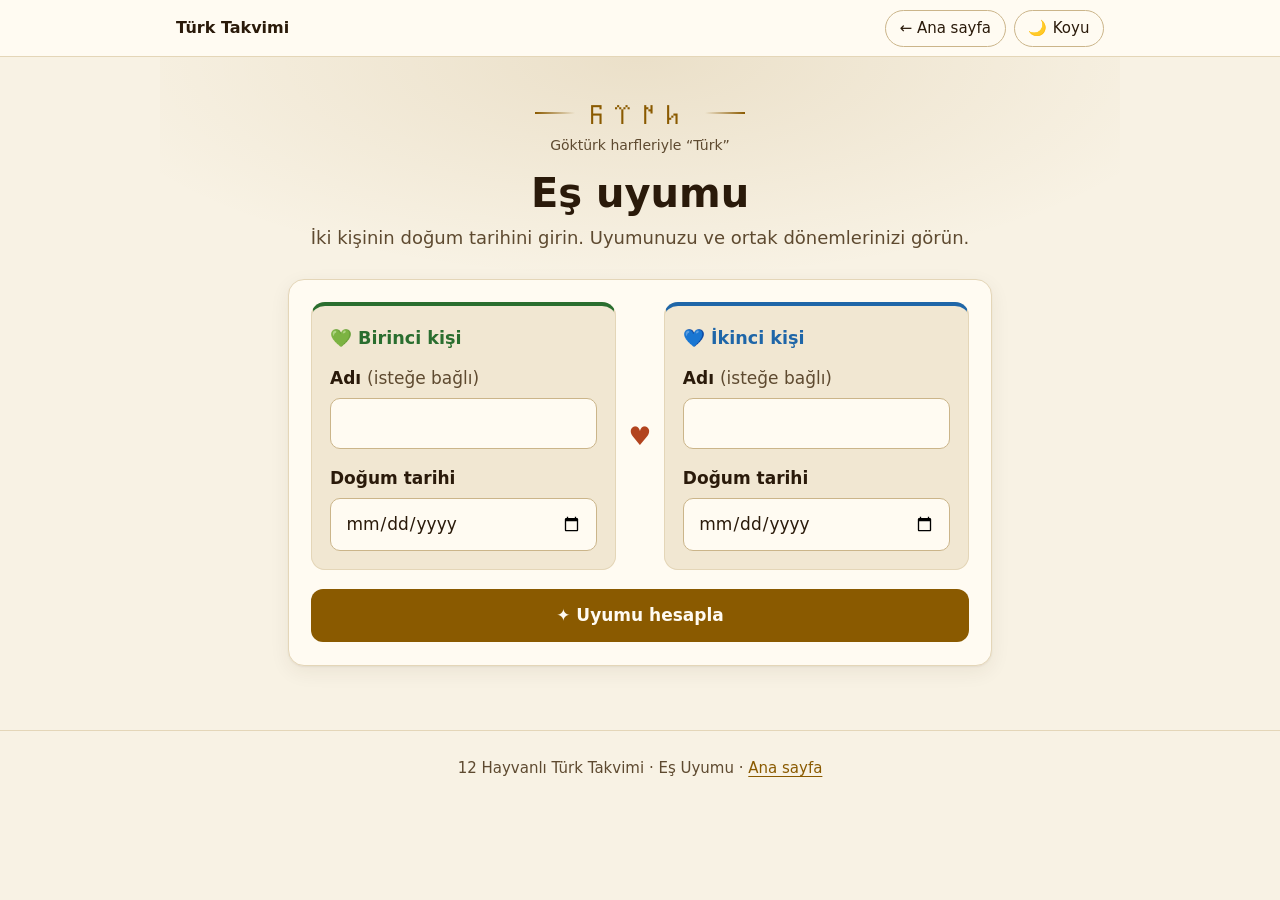
==== commit b779f95b: "Couples page: 0-100 score, müçel timeline, correct pillar math - Score from 9 weighted pillar pairs " ====
--- a/couples.html
+++ b/couples.html
@@ -92,6 +92,10 @@
     .score-bar-wrap { height: 10px; border-radius: 999px; background: var(--sunken); border: 1px solid var(--line); }
     .score-bar { height: 100%; border-radius: 999px; background: var(--c); }
     .score-info .btn { justify-self: start; margin-top: 0.3rem; }
+    .reasons-title { font-weight: 700; margin-top: 0.3rem; }
+    .reasons { list-style: none; display: grid; gap: 0.4rem; }
+    .reasons li { display: flex; flex-wrap: wrap; align-items: center; gap: 0.3rem 0.5rem; }
+    .cx-weight { display: block; margin-top: 0.15rem; font-size: 0.875rem; font-weight: 700; color: var(--muted); }
 
     .couple-birth-grid {
       display: grid;
@@ -180,7 +184,7 @@
     .legend-list { list-style: none; display: grid; gap: 0.55rem; }
     .legend-list li { display: flex; flex-wrap: wrap; align-items: center; gap: 0.3rem 0.6rem; }
 
-    /* Aynı yaşam evresi */
+    /* Aynı müçel dönemi */
     .ps-intro { margin-bottom: 1rem; }
     .phase-sync-list { list-style: none; display: grid; gap: 0.6rem; }
 
@@ -371,13 +375,6 @@
             <label for="date1">Doğum tarihi</label>
             <input type="date" id="date1" min="1900-01-01" required>
           </div>
-          <div class="field">
-            <span class="field-label" id="g1Label">Cinsiyet</span>
-            <div class="seg" role="group" aria-labelledby="g1Label">
-              <button type="button" class="seg-btn" id="g1F" aria-pressed="true" onclick="setGender(1,'female')">♀ Kadın</button>
-              <button type="button" class="seg-btn" id="g1M" aria-pressed="false" onclick="setGender(1,'male')">♂ Erkek</button>
-            </div>
-          </div>
         </fieldset>
 
         <div class="form-divider" aria-hidden="true">♥</div>
@@ -392,13 +389,6 @@
             <label for="date2">Doğum tarihi</label>
             <input type="date" id="date2" min="1900-01-01" required>
           </div>
-          <div class="field">
-            <span class="field-label" id="g2Label">Cinsiyet</span>
-            <div class="seg" role="group" aria-labelledby="g2Label">
-              <button type="button" class="seg-btn" id="g2F" aria-pressed="false" onclick="setGender(2,'female')">♀ Kadın</button>
-              <button type="button" class="seg-btn" id="g2M" aria-pressed="true" onclick="setGender(2,'male')">♂ Erkek</button>
-            </div>
-          </div>
         </fieldset>
       </div>
 
@@ -412,7 +402,7 @@
 
     <section class="section" aria-labelledby="scoreTitle">
       <h2 id="scoreTitle">Doğum uyumu</h2>
-      <p class="section-lead">Dokuz sütun eşleşmesinden çıkan toplam puan.</p>
+      <p class="section-lead">9 sütun eşleşmesi ve elementlerden çıkan puan (0–100). Öz Kimlikler en çok sayılır.</p>
       <div class="card score-card reveal" id="compatScoreCard"></div>
     </section>
 
@@ -450,7 +440,7 @@
     </section>
 
     <section class="section" id="phaseSyncSection" aria-labelledby="psTitle">
-      <h2 id="psTitle">Aynı yaşam evresinde olduğunuz dönemler</h2>
+      <h2 id="psTitle">Aynı müçel döneminde olduğunuz yıllar</h2>
       <div class="card reveal">
         <p class="ps-intro" id="psIntro"></p>
         <ol class="phase-sync-list" id="phaseSyncList"></ol>
@@ -460,7 +450,7 @@
 
     <section class="section" aria-labelledby="dtTitle">
       <h2 id="dtTitle">İkili hayat çizgisi</h2>
-      <p class="section-lead">İki kişinin kritik yaşları, yıllara göre sıralı.</p>
+      <p class="section-lead">İki kişinin müçel ve zıt yılları, yıllara göre sıralı.</p>
       <div class="card reveal">
         <div class="dt-header" id="dtHeader"></div>
         <div class="dt-body" id="dtBody">
@@ -537,41 +527,6 @@
 const DAY_ELEMENTS = ['Ağaç','Ağaç','Ateş','Ateş','Toprak','Toprak',
                        'Metal','Metal','Su','Su'];
 
-const FEMALE_MILESTONES = [
-  { age:7,  type:'biyolojik',  title:'Fiziksel Gelişim'         },
-  { age:9,  type:'norolojik',  title:'1. Beyin Güncellemesi'    },
-  { age:14, type:'biyolojik',  title:'Ergenlik'                 },
-  { age:21, type:'biyolojik',  title:'Biyolojik Zirve Başlangıcı' },
-  { age:28, type:'biyolojik',  title:'Fiziksel Zirve'           },
-  { age:32, type:'norolojik',  title:'2. Beyin Güncellemesi'    },
-  { age:35, type:'biyolojik',  title:'Form Değişimi'            },
-  { age:42, type:'biyolojik',  title:'Ruhsal Derinleşme'       },
-  { age:49, type:'biyolojik',  title:'Bilgelik Çağı'           },
-  { age:56, type:'biyolojik',  title:'İkinci Bahar'            },
-  { age:60, type:'kozmolojik', title:'Büyük Devir Tamamlandı'  },
-  { age:63, type:'biyolojik',  title:'Zihinsel Olgunluk'       },
-  { age:66, type:'norolojik',  title:'3. Beyin Güncellemesi'   },
-  { age:70, type:'biyolojik',  title:'Aktarım Dönemi'          },
-  { age:83, type:'norolojik',  title:'4. Beyin Güncellemesi'   },
-];
-
-const MALE_MILESTONES = [
-  { age:8,  type:'biyolojik',  title:'Fiziksel Gelişim'         },
-  { age:9,  type:'norolojik',  title:'1. Beyin Güncellemesi'    },
-  { age:16, type:'biyolojik',  title:'Ergenlik'                 },
-  { age:24, type:'biyolojik',  title:'Biyolojik Zirve'         },
-  { age:32, type:'kesisim',    title:'Büyük Kesişim'            },
-  { age:40, type:'biyolojik',  title:'Zihinsel Kayma'          },
-  { age:48, type:'biyolojik',  title:'Orta Yaş Olgunluğu'      },
-  { age:56, type:'biyolojik',  title:'Bilgelik Çağı'           },
-  { age:60, type:'kozmolojik', title:'Büyük Devir Tamamlandı'  },
-  { age:64, type:'biyolojik',  title:'İkinci Bahar'            },
-  { age:66, type:'norolojik',  title:'3. Beyin Güncellemesi'   },
-  { age:72, type:'biyolojik',  title:'Derin Bilgelik'          },
-  { age:80, type:'biyolojik',  title:'Kabulleniş'              },
-  { age:83, type:'norolojik',  title:'4. Beyin Güncellemesi'   },
-];
-
 const TRINES = [
   { names:['Koyun','Tavşan','Domuz'],    label:'Diplomasi ve Sanat'   },
   { names:['Kaplan','At','Köpek'],       label:'Aksiyon ve Liderlik'  },
@@ -597,17 +552,50 @@
   'Yılan':'Domuz',   'Domuz':'Yılan',
 };
 
-// Yaşam evreleri
+// Müçel dönemleri: her 12 yılda doğum hayvanı döner ve yeni bir dönem başlar (ana sayfayla aynı)
 const LIFE_PHASES = [
-  { name:'Çocukluk',         from:0,  to:12  },
-  { name:'Ergenlik',         from:13, to:17  },
-  { name:'Genç Yetişkinlik', from:18, to:24  },
-  { name:'Kuruluş',          from:25, to:35  },
-  { name:'Olgunlaşma',       from:36, to:49  },
-  { name:'Geçiş',            from:50, to:64  },
-  { name:'Hasat',            from:65, to:74  },
-  { name:'Bilgelik',         from:75, to:120 },
+  { name:'Çocukluk',     from:0,  to:11  },
+  { name:'Gençlik',      from:12, to:23  },
+  { name:'Kuruluş',      from:24, to:35  },
+  { name:'Olgunlaşma',   from:36, to:47  },
+  { name:'Deneyim',      from:48, to:59  },
+  { name:'İkinci bahar', from:60, to:71  },
+  { name:'Bilgelik',     from:72, to:83  },
+  { name:'Aksakallık',   from:84, to:120 },
 ];
+
+// İlişki değerleri — ana sayfayla aynı
+const REL_VALUE = { trine: 1, secret: 1, same: 0.5, neutral: 0, clash: -1 };
+
+// Element döngüleri: besleme (Ağaç → Ateş → Toprak → Metal → Su → Ağaç)
+// ve sınırlama (Ağaç → Toprak → Su → Ateş → Metal → Ağaç)
+const ELEM_ORDER = ['Ağaç', 'Ateş', 'Toprak', 'Metal', 'Su'];
+
+const ACCUSATIVE = {
+  'Metal': "Metal'i", 'Su': "Su'yu", 'Ağaç': "Ağaç'ı", 'Ateş': "Ateş'i", 'Toprak': "Toprak'ı",
+};
+
+// İki kişinin elementi: biri diğerini besliyorsa +1, aynıysa +0.5, biri diğerini sınırlıyorsa −1
+function elementPair(a, b) {
+  const i = ELEM_ORDER.indexOf(a), j = ELEM_ORDER.indexOf(b);
+  if (i === j) return { value: 0.5, text: `İkisi de ${a}: aynı element, güç birliği.` };
+  if ((i + 1) % 5 === j) return { value: 1, text: `${a}, ${ACCUSATIVE[b]} besler: doğal destek.` };
+  if ((j + 1) % 5 === i) return { value: 1, text: `${b}, ${ACCUSATIVE[a]} besler: doğal destek.` };
+  const [x, y] = (i + 2) % 5 === j ? [a, b] : [b, a];
+  return { value: -1, text: `${x}, ${ACCUSATIVE[y]} sınırlar: denge için emek ister.` };
+}
+
+// Sütun ağırlıkları: öz kimlikler (gün × gün) en çok sayılır
+const PAIR_WEIGHT = { 'Öz Kimlik-Öz Kimlik': 3, 'Vitrin-Vitrin': 2, 'İç Dünya-İç Dünya': 2 };
+
+function pairWeight(labelA, labelB) {
+  return PAIR_WEIGHT[`${labelA}-${labelB}`] || 1;
+}
+
+// 9 eşleşme (toplam ağırlık 13) + 2 element eşleşmesi → ham puan −15 … +15 → 0–100
+function toPercent(raw) {
+  return Math.round((raw + 15) / 30 * 100);
+}
 
 // ─────────────────────────────────────────────
 // HESAPLAMA FONKSİYONLARI
@@ -646,8 +634,8 @@
 
 function getMonthPillar(date, solarYear) {
   const pos       = getMonthPosition(date);
-  const yearStem  = ((solarYear % 10) + 10) % 10;
-  const tigerStem = ((Math.floor(yearStem / 2) + 4) % 5) * 2;
+  const yearStem  = (((solarYear - 4) % 10) + 10) % 10;   // 0 = Ağaç (Jia) yılı
+  const tigerStem = ((yearStem % 5) * 2 + 2) % 10;         // "beş kaplan" kuralı
   const monthStem = (tigerStem + pos) % 10;
   const elemNames = ['Ağaç','Ağaç','Ateş','Ateş','Toprak','Toprak','Metal','Metal','Su','Su'];
   return { animal: MONTH_ANIMALS[pos], element: elemNames[monthStem] };
@@ -664,8 +652,8 @@
 
 function getDayPillar(date) {
   const jd      = dateToJD(date);
-  const epochJD = dateToJD(new Date(1900, 0, 1));
-  const pos     = ((jd - epochJD) % 60 + 60) % 60;
+  const epochJD = dateToJD(new Date(1900, 0, 1));          // 1 Oca 1900 = Ağaç Köpek (10. gün)
+  const pos     = ((jd - epochJD + 10) % 60 + 60) % 60;
   return { animal: DAY_ANIMALS[pos % 12], element: DAY_ELEMENTS[pos % 10] };
 }
 
@@ -689,65 +677,51 @@
   return { type:'neutral', label:'Nötr', icon:'·' };
 }
 
-function scoreIx(type) {
-  if (type === 'trine')  return 3;
-  if (type === 'secret') return 2;
-  if (type === 'same')   return 1;
-  if (type === 'clash')  return -2;
-  return 0;
-}
-
 function getLifePhase(age) {
   return LIFE_PHASES.find(p => age >= p.from && age <= p.to)?.name ?? 'Bilgelik';
 }
 
-function buildMilestones(birthDateObj, gender) {
-  const milestones = gender === 'female' ? FEMALE_MILESTONES : MALE_MILESTONES;
-  const solarYear  = getSolarYear(birthDateObj);
+// Müçel ve zıt yıllar (ana sayfadaki hayat çizgisiyle aynı kural)
+function buildMilestones(birthDateObj) {
+  const solarYear   = getSolarYear(birthDateObj);
   const currentYear = new Date().getFullYear();
-  return milestones.map(m => {
-    const critYear  = solarYear + m.age;
-    const aIdx      = animalIndex(critYear);
-    const elem      = getElement(critYear);
-    const yearAnim  = ANIMALS[animalIndex(solarYear)].name;
-    const ix        = getInteraction(ANIMALS[aIdx].name, yearAnim);
-    return {
-      age:      m.age,
-      type:     m.type,
-      title:    m.title,
-      critYear,
-      animal:   ANIMALS[aIdx].name,
-      element:  elem.name,
+  const yearAnim    = ANIMALS[animalIndex(solarYear)].name;
+  const list = [];
+  for (let age = 6; age <= 96; age += 6) {
+    const critYear = solarYear + age;
+    const aIdx     = animalIndex(critYear);
+    const ix       = getInteraction(ANIMALS[aIdx].name, yearAnim);
+    const type     = ix.type === 'clash' ? 'zit' : age % 60 === 0 ? 'buyuk' : 'mucel';
+    const title    = type === 'zit'   ? `Zıt yıl · ${Math.floor(age / 12) + 1}. müçelin ortası`
+                   : type === 'buyuk' ? `Büyük müçel · ${getLifePhase(age)} başlar`
+                                      : `${age / 12}. müçel tamamlanır · ${getLifePhase(age)} başlar`;
+    list.push({
+      age, type, title, critYear,
+      animal:      ANIMALS[aIdx].name,
+      element:     getElement(critYear).name,
       interaction: ix.type,
-      isPast:   critYear < currentYear - 1,
-      isPresent: Math.abs(critYear - currentYear) <= 1,
-    };
-  });
+      isPast:      critYear < currentYear - 1,
+      isPresent:   Math.abs(critYear - currentYear) <= 1,
+    });
+  }
+  return list;
 }
 
 // ─────────────────────────────────────────────
 // STATE
 // ─────────────────────────────────────────────
 
-let g1 = 'female', g2 = 'male';
 let _aiData = null;
 let _shareText = '';
-
-function setGender(partner, g) {
-  if (partner === 1) g1 = g; else g2 = g;
-  document.getElementById(`g${partner}F`).setAttribute('aria-pressed', g === 'female');
-  document.getElementById(`g${partner}M`).setAttribute('aria-pressed', g === 'male');
-}
 
 // ─────────────────────────────────────────────
 // RENDER HELPERS
 // ─────────────────────────────────────────────
 
 const TYPE_LABEL = {
-  biyolojik:  'Biyolojik',
-  norolojik:  'Nörolojik',
-  kozmolojik: 'Kozmolojik',
-  kesisim:    'Büyük kesişim',
+  mucel: 'Müçel yılı',
+  buyuk: 'Büyük müçel',
+  zit:   'Zıt yıl',
 };
 
 const IX_SHORT = {
@@ -769,28 +743,29 @@
 }
 
 function scoreInfo(score) {
-  // score range: -18 (9 clashes) to 27 (9 trines)
-  if (score >= 18) return { label:'Nadir Ruh İkizi',      tone:'gold',    desc:'Dokuz kombinasyonun büyük bölümü uyum içinde. Son derece güçlü bir çekim.' };
-  if (score >= 12) return { label:'Güçlü Uyum',           tone:'green',   desc:'Birbirini tamamlayan güçlü bir enerji. Destekleyici ve büyütücü bir birliktelik.' };
-  if (score >= 5)  return { label:'Dengeli Ortaklık',     tone:'blue',    desc:'Hem uyum hem farklılık içeren zengin bir denge. Büyüme için verimli zemin.' };
-  if (score >= -2) return { label:'Nötr Birliktelik',     tone:'neutral', desc:'Ne güçlü çekim ne güçlü gerilim. Bilinçli çaba ilişkiyi derinleştirir.' };
+  // score range: 0–100 (all neutral ≈ 50)
+  if (score >= 75) return { label:'Nadir Ruh İkizi',      tone:'gold',    desc:'Eşleşmelerin büyük bölümü uyum içinde. Son derece güçlü bir çekim.' };
+  if (score >= 65) return { label:'Güçlü Uyum',           tone:'green',   desc:'Birbirini tamamlayan güçlü bir enerji. Destekleyici ve büyütücü bir birliktelik.' };
+  if (score >= 55) return { label:'Dengeli Ortaklık',     tone:'blue',    desc:'Hem uyum hem farklılık içeren zengin bir denge. Büyüme için verimli zemin.' };
+  if (score >= 45) return { label:'Emek İsteyen Uyum',    tone:'neutral', desc:'Uyum ve gerilim bir arada. Açık iletişim ve sabır ilişkiyi güçlendirir.' };
   return                 { label:'Dönüştürücü Gerilim',  tone:'red',     desc:'Gerilim dönüşümü besler. Zorlu ama derin bir öğretici ortaklık.' };
 }
 
-function renderScoreCard(score) {
-  const si  = scoreInfo(score);
-  const pct = Math.round(((score + 18) / 45) * 100);
+function renderScoreCard(score, reasons) {
+  const si = scoreInfo(score);
   return `
     <div class="score-circle tone-${si.tone}">
       <span class="score-number">${score}</span>
-      <span class="score-max">/ 27</span>
+      <span class="score-max">/ 100</span>
     </div>
     <div class="score-info tone-${si.tone}">
       <p class="score-label">${si.label}</p>
       <p>${si.desc}</p>
-      <div class="score-bar-wrap" role="img" aria-label="Uyum çubuğu: yüzde ${pct}">
-        <div class="score-bar" style="width:${pct}%"></div>
+      <div class="score-bar-wrap" role="img" aria-label="Uyum çubuğu: 100 üzerinden ${score}">
+        <div class="score-bar" style="width:${score}%"></div>
       </div>
+      <p class="reasons-title">Neden?</p>
+      <ul class="reasons">${reasons.map(r => `<li>${r}</li>`).join('')}</ul>
       <button type="button" class="btn btn-secondary" onclick="shareCouple()">📤 Sonucu paylaş</button>
     </div>`;
 }
@@ -874,7 +849,8 @@
         <p class="cx-pair">${animA.icon} ${r.anim} ⇄ ${animB.icon} ${c.anim} <span class="chip ix-${ix.type}">${ix.icon} ${ix.label}</span></p>
         <p class="cx-explain">${CHANNEL_DESC[`${r.label}-${c.label}`] || ''} ${IX_EXPLAIN[ix.type] || ''}</p>
       </div>`);
-      return `<td><span class="chip ix-${ix.type}">${IX_SHORT[ix.type]}</span></td>`;
+      const w  = pairWeight(r.label, c.label);
+      return `<td><span class="chip ix-${ix.type}">${IX_SHORT[ix.type]}</span>${w > 1 ? `<span class="cx-weight">×${w}</span>` : ''}</td>`;
     }).join('');
     return `<tr><th scope="row"><span class="p1-text">${r.label}</span><span class="cx-anim">${animalByName(r.anim).icon} ${r.anim}</span></th>${cells}</tr>`;
   }).join('');
@@ -920,23 +896,22 @@
 
 function phaseIcon(phase) {
   const map = {
-    'Çocukluk':'🌱', 'Ergenlik':'🌿', 'Genç Yetişkinlik':'🌟',
-    'Kuruluş':'🏗️', 'Olgunlaşma':'🌳', 'Geçiş':'🌅',
-    'Hasat':'🌾', 'Bilgelik':'🦅'
+    'Çocukluk':'🌱', 'Gençlik':'🌿', 'Kuruluş':'🏗️', 'Olgunlaşma':'🌳',
+    'Deneyim':'🌾', 'İkinci bahar':'🌸', 'Bilgelik':'🦉', 'Aksakallık':'🦅'
   };
   return map[phase] || '✦';
 }
 
 function phaseDesc(phase) {
   const map = {
-    'Çocukluk':         'Aile, oyun ve büyüme — temel güven ve sevgi yılları.',
-    'Ergenlik':         'Kimlik arayışı, ilk gönül bağları, akran etkisi yoğun.',
-    'Genç Yetişkinlik': 'Bağımsızlık, eğitim/kariyer ilk adımları, dünyayı keşif.',
-    'Kuruluş':          'Kariyer kuruluşu, ortaklık/evlilik, çocuk ve yuva yılları.',
-    'Olgunlaşma':       'Kariyer zirvesi, sorumluluk, içsel sorgulamanın derinleşmesi.',
-    'Geçiş':            'Çocukların yuvadan ayrılışı, sağlık bilinci, anlam arayışı.',
-    'Hasat':            'Emeklilik özgürlüğü, torun sevgisi, biriktirilenin paylaşımı.',
-    'Bilgelik':         'Aktarım yılları, manevi derinlik, sade ve huzurlu varoluş.',
+    'Çocukluk':     'Aile, oyun ve büyüme — temel güven ve sevgi yılları.',
+    'Gençlik':      'Kimlik arayışı, okul, ilk gönül bağları ve ilk bağımsız adımlar.',
+    'Kuruluş':      'Kariyer kuruluşu, ortaklık/evlilik, çocuk ve yuva yılları.',
+    'Olgunlaşma':   'Sorumluluk, kariyer zirvesi, içsel sorgulamanın derinleşmesi.',
+    'Deneyim':      'Birikimin meyve verdiği yıllar; çocuklar yuvadan ayrılır, anlam arayışı artar.',
+    'İkinci bahar': 'Büyük müçelden sonra yeni başlangıç: emeklilik özgürlüğü, torun sevgisi.',
+    'Bilgelik':     'Aktarım yılları, manevi derinlik, sade ve huzurlu yaşam.',
+    'Aksakallık':   'Saygı, huzur ve uzun ömür yılları.',
   };
   return map[phase] || '';
 }
@@ -945,7 +920,7 @@
   const currentYear = new Date().getFullYear();
   const list = document.getElementById('phaseSyncList');
   if (periods.length === 0) {
-    list.innerHTML = '<li class="ps-empty">Aynı anda aynı yaşam evresinde olduğunuz uzun bir dönem hesaplanamadı.</li>';
+    list.innerHTML = '<li class="ps-empty">Aynı anda aynı müçel döneminde olduğunuz uzun bir süre bulunamadı.</li>';
     return;
   }
   list.innerHTML = periods.map(p => {
@@ -965,7 +940,7 @@
           <span class="chip">${duration} yıl</span>
           ${timeNote}
         </div>
-        <p class="ps-phase">${p.phase} evresi</p>
+        <p class="ps-phase">${p.phase} dönemi</p>
         <p class="ps-phase-desc">${phaseDesc(p.phase)}</p>
         <p class="ps-ages"><span class="p1-text">💚 ${n1}</span>: ${p.p1StartAge}–${p1End} yaş · <span class="p2-text">💙 ${n2}</span>: ${p.p2StartAge}–${p2End} yaş</p>
       </div>
@@ -1060,7 +1035,7 @@
   const sy2 = getSolarYear(d2);
 
   const p1 = {
-    name: n1, gender: g1, birthDate: val1,
+    name: n1, birthDate: val1,
     birthYear: sy1,
     yearPillar:  { animal: ANIMALS[animalIndex(sy1)].name, element: getElement(sy1).name },
     monthPillar: getMonthPillar(d1, sy1),
@@ -1069,7 +1044,7 @@
   };
 
   const p2 = {
-    name: n2, gender: g2, birthDate: val2,
+    name: n2, birthDate: val2,
     birthYear: sy2,
     yearPillar:  { animal: ANIMALS[animalIndex(sy2)].name, element: getElement(sy2).name },
     monthPillar: getMonthPillar(d2, sy2),
@@ -1089,32 +1064,51 @@
     { label:'Öz Kimlik',anim: p2.dayPillar.animal   },
   ];
 
-  let compatScore = 0;
+  // Uyum puanı: 9 sütun eşleşmesi (ağırlıklı) + yıl ve gün elementleri
+  let raw = 0;
   const crossInteractions = [];
   for (const a of pillars1) {
     for (const b of pillars2) {
-      const ix = getInteraction(a.anim, b.anim);
-      compatScore += scoreIx(ix.type);
-      crossInteractions.push({ labelA: a.label, labelB: b.label, animalA: a.anim, animalB: b.anim, ...ix });
+      const ix     = getInteraction(a.anim, b.anim);
+      const weight = pairWeight(a.label, b.label);
+      raw += weight * REL_VALUE[ix.type];
+      crossInteractions.push({ labelA: a.label, labelB: b.label, animalA: a.anim, animalB: b.anim, weight, ...ix });
     }
   }
-
-  // Milestones
-  const m1 = buildMilestones(d1, g1);
-  const m2 = buildMilestones(d2, g2);
+  const elementHarmony = {
+    year: elementPair(p1.yearPillar.element, p2.yearPillar.element),
+    day:  elementPair(p1.dayPillar.element,  p2.dayPillar.element),
+  };
+  raw += elementHarmony.year.value + elementHarmony.day.value;
+  const compatScore = toPercent(raw);
+
+  // Müçel ve zıt yıllar
+  const m1 = buildMilestones(d1);
+  const m2 = buildMilestones(d2);
 
   // Phase sync
   const phaseSyncPeriods = calcPhaseSync(sy1, sy2);
 
   // Store for AI
-  _aiData = { partner1: { ...p1, milestones: m1 }, partner2: { ...p2, milestones: m2 }, crossInteractions, compatScore, phaseSyncPeriods, currentYear: now.getFullYear() };
+  _aiData = { partner1: { ...p1, milestones: m1 }, partner2: { ...p2, milestones: m2 }, crossInteractions, compatScore, elementHarmony, phaseSyncPeriods, currentYear: now.getFullYear() };
 
   // ── Render ──
   const namesGiven = document.getElementById('name1').value.trim() && document.getElementById('name2').value.trim();
   const name1 = escapeHTML(n1);
   const name2 = escapeHTML(n2);
 
-  document.getElementById('compatScoreCard').innerHTML = renderScoreCard(compatScore);
+  // "Neden?" listesi: en güçlü bağ, en zor nokta ve elementler
+  const weighted = ix => ix.weight * REL_VALUE[ix.type];
+  const ranked   = [...crossInteractions].sort((x, y) => weighted(y) - weighted(x));
+  const pairText = ix => `<span class="p1-text">${name1} · ${ix.labelA}</span> (${ix.animalA}) × <span class="p2-text">${name2} · ${ix.labelB}</span> (${ix.animalB})`;
+  const reasons  = [];
+  if (weighted(ranked[0]) > 0) reasons.push(`<span class="chip ix-${ranked[0].type}">${IX_SHORT[ranked[0].type]}</span> En güçlü bağ: ${pairText(ranked[0])}`);
+  const worst = ranked[ranked.length - 1];
+  if (weighted(worst) < 0) reasons.push(`<span class="chip ix-clash">${IX_SHORT.clash}</span> En zor nokta: ${pairText(worst)}`);
+  reasons.push(`Vitrin elementleri: ${elementHarmony.year.text}`);
+  reasons.push(`Öz Kimlik elementleri: ${elementHarmony.day.text}`);
+
+  document.getElementById('compatScoreCard').innerHTML = renderScoreCard(compatScore, reasons);
 
   document.getElementById('couplebirthGrid').innerHTML =
     renderPartnerBirthCard(name1, p1, 'p1') +
@@ -1126,15 +1120,15 @@
   const ageDiff = Math.abs(p1.birthYear - p2.birthYear);
   const older   = p1.birthYear < p2.birthYear ? name1 : name2;
   document.getElementById('psIntro').innerHTML = ageDiff === 0
-    ? 'İkiniz aynı yıl doğmuşsunuz. Ömrünüz boyunca hep aynı yaşam evresindesiniz; büyüme ve olgunlaşmayı paralel yaşarsınız.'
-    : `Aranızda <strong>${ageDiff} yıl</strong> var; ${older} yola daha önce çıktı. Bu yüzden biriniz Kuruluş evresindeyken diğeri henüz Genç Yetişkinlik evresinde olabilir. Aşağıdaki yıllarda ikiniz de <strong>aynı yaşam evresindesiniz</strong>.`;
+    ? 'İkiniz aynı yıl doğmuşsunuz. Ömrünüz boyunca hep aynı müçel dönemindesiniz; büyüme ve olgunlaşmayı paralel yaşarsınız.'
+    : `Aranızda <strong>${ageDiff} yıl</strong> var; ${older} yola daha önce çıktı. Bu yüzden biriniz Kuruluş dönemindeyken diğeri henüz Gençlik döneminde olabilir. Aşağıdaki yıllarda ikiniz de <strong>aynı müçel dönemindesiniz</strong>.`;
 
   renderPhaseSync(phaseSyncPeriods, name1, name2);
   renderDualTimeline(m1, m2, name1, name2);
 
   // Paylaşım metni (bağlantı her zaman eş uyumu sayfasına gider)
   const si = scoreInfo(compatScore);
-  _shareText = `💚💙 ${namesGiven ? `${n1} & ${n2}` : 'Uyumumuz'}: ${si.label} (${compatScore} puan). 12 Hayvanlı Türk Takvimi ile siz de uyumunuza bakın:`;
+  _shareText = `💚💙 ${namesGiven ? `${n1} & ${n2}` : 'Uyumumuz'}: ${si.label} (${compatScore}/100). 12 Hayvanlı Türk Takvimi ile siz de uyumunuza bakın:`;
 
   // Reset AI
   const btn = document.getElementById('btnAI');
--- a/theme.css
+++ b/theme.css
@@ -0,0 +1,469 @@
+/* ── 12 Hayvanlı Türk Takvimi · ortak tema ───────────────────────────
+   Açık tema varsayılan. Koyu tema cihaz ayarından ya da tema düğmesinden gelir.
+   Tüm metin renkleri iki temada da en az 4.5:1 kontrast verir. */
+
+:root {
+  color-scheme: light;
+  --bg:          #f8f2e4;
+  --surface:     #fffbf2;
+  --sunken:      #f1e7d2;
+  --text:        #2a1a0a;
+  --muted:       #5e4a30;
+  --accent:      #8a5a00;
+  --on-accent:   #fffbf2;
+  --line:        #e4d6b8;
+  --line-strong: #cbb58a;
+  --green:   #2a6e2f;
+  --blue:    #1f66a8;
+  --red:     #b2431e;
+  --gold:    #7d5a00;
+  --metal:   #4f6273;
+  --earth:   #8a5a2e;
+  --neutral: #6b5a44;
+  --backdrop: rgba(42, 26, 10, 0.45);
+  --shadow: 0 1px 2px rgba(60, 40, 10, 0.06), 0 6px 20px rgba(60, 40, 10, 0.07);
+  --radius: 16px;
+  --font: "Atkinson Hyperlegible Next", "Segoe UI", system-ui, -apple-system, sans-serif;
+}
+
+@media (prefers-color-scheme: dark) {
+  :root:not([data-theme="light"]) {
+    color-scheme: dark;
+    --bg:          #1b0e04;
+    --surface:     #291708;
+    --sunken:      #20120a;
+    --text:        #f5e6c8;
+    --muted:       #d1ba90;
+    --accent:      #e8c36a;
+    --on-accent:   #1b0e04;
+    --line:        #46301a;
+    --line-strong: #6b4e28;
+    --green:   #7cc97c;
+    --blue:    #6cc0ee;
+    --red:     #f08462;
+    --gold:    #e8c36a;
+    --metal:   #b4c3d1;
+    --earth:   #d0a47a;
+    --neutral: #b9a584;
+    --backdrop: rgba(0, 0, 0, 0.6);
+    --shadow: 0 1px 2px rgba(0, 0, 0, 0.3), 0 6px 20px rgba(0, 0, 0, 0.25);
+  }
+}
+
+:root[data-theme="dark"] {
+  color-scheme: dark;
+  --bg:          #1b0e04;
+  --surface:     #291708;
+  --sunken:      #20120a;
+  --text:        #f5e6c8;
+  --muted:       #d1ba90;
+  --accent:      #e8c36a;
+  --on-accent:   #1b0e04;
+  --line:        #46301a;
+  --line-strong: #6b4e28;
+  --green:   #7cc97c;
+  --blue:    #6cc0ee;
+  --red:     #f08462;
+  --gold:    #e8c36a;
+  --metal:   #b4c3d1;
+  --earth:   #d0a47a;
+  --neutral: #b9a584;
+  --backdrop: rgba(0, 0, 0, 0.6);
+  --shadow: 0 1px 2px rgba(0, 0, 0, 0.3), 0 6px 20px rgba(0, 0, 0, 0.25);
+}
+
+/* ── Temel ── */
+* { margin: 0; padding: 0; box-sizing: border-box; }
+
+html { -webkit-text-size-adjust: 100%; }
+
+body {
+  font-family: var(--font);
+  font-size: 1.0625rem;
+  line-height: 1.6;
+  background: var(--bg);
+  color: var(--text);
+  min-height: 100vh;
+}
+
+h1, h2, h3, h4 { line-height: 1.25; font-weight: 700; }
+h2 { font-size: 1.5rem; }
+h3 { font-size: 1.2rem; }
+h4 { font-size: 1.0625rem; }
+
+/* Eğik yazı okumayı zorlaştırır: vurgu kalınlıkla yapılır */
+em, i, cite { font-style: normal; font-weight: 600; }
+
+a { color: var(--accent); text-underline-offset: 3px; }
+a:hover { text-decoration-thickness: 2px; }
+
+button, input { font: inherit; color: inherit; }
+
+:focus-visible {
+  outline: 3px solid var(--accent);
+  outline-offset: 2px;
+  border-radius: 6px;
+}
+
+.muted { color: var(--muted); }
+.small { font-size: 0.9375rem; }
+.sr-only {
+  position: absolute; width: 1px; height: 1px; overflow: hidden;
+  clip: rect(0 0 0 0); white-space: nowrap;
+}
+
+/* ── Düzen ── */
+.wrap   { max-width: 60rem; margin: 0 auto; padding: 0 16px; }
+.narrow { max-width: 46rem; }
+.section { margin-top: 3rem; }
+.section > h2 { margin-bottom: 0.4rem; }
+.section-lead { color: var(--muted); margin-bottom: 1.2rem; max-width: 65ch; }
+
+/* ── Üst çubuk ── */
+.topbar {
+  border-bottom: 1px solid var(--line);
+  background: var(--surface);
+}
+
+.topbar-inner {
+  display: flex;
+  align-items: center;
+  justify-content: space-between;
+  gap: 0.5rem;
+  flex-wrap: wrap;
+  padding-top: 0.6rem;
+  padding-bottom: 0.6rem;
+}
+
+.brand {
+  font-weight: 700;
+  color: var(--text);
+  text-decoration: none;
+  font-size: 1rem;
+}
+
+.topbar-links { display: flex; align-items: center; gap: 0.5rem; }
+
+.pill {
+  display: inline-flex;
+  align-items: center;
+  gap: 0.35rem;
+  padding: 0.35rem 0.85rem;
+  border: 1px solid var(--line-strong);
+  border-radius: 999px;
+  background: var(--surface);
+  color: var(--text);
+  font-size: 0.9375rem;
+  text-decoration: none;
+  cursor: pointer;
+}
+
+.pill:hover { border-color: var(--accent); }
+
+/* ── Başlık ── */
+.hero {
+  text-align: center;
+  padding-top: 2.2rem;
+  padding-bottom: 1.6rem;
+  background: radial-gradient(ellipse 60% 100% at 50% 0%, color-mix(in srgb, var(--accent) 12%, transparent), transparent);
+}
+
+.gokturk {
+  display: inline-flex;
+  align-items: center;
+  gap: 0.9rem;
+  font-family: "Noto Sans Old Turkic", var(--font);
+  font-size: 2.1rem;
+  line-height: 1.2;
+  color: var(--accent);
+  letter-spacing: 0.25em;
+}
+
+.gokturk::before,
+.gokturk::after {
+  content: "";
+  width: 2.5rem;
+  height: 2px;
+  background: linear-gradient(to right, transparent, var(--accent));
+}
+
+.gokturk::after { background: linear-gradient(to left, transparent, var(--accent)); }
+
+.gokturk-note {
+  display: block;
+  font-size: 0.875rem;
+  color: var(--muted);
+  margin-top: 0.1rem;
+}
+
+.hero h1 {
+  font-size: clamp(1.75rem, 5vw, 2.5rem);
+  margin-top: 0.7rem;
+}
+
+.hero .lead {
+  font-size: 1.125rem;
+  color: var(--muted);
+  margin-top: 0.4rem;
+}
+
+/* ── Kart ── */
+.card {
+  background: var(--surface);
+  border: 1px solid var(--line);
+  border-radius: var(--radius);
+  box-shadow: var(--shadow);
+  padding: 1.4rem;
+}
+
+.eyebrow {
+  font-size: 0.9375rem;
+  font-weight: 600;
+  color: var(--muted);
+}
+
+/* ── Form ── */
+.field { display: flex; flex-direction: column; gap: 0.35rem; margin-bottom: 1rem; border: 0; }
+
+.field label,
+.field legend { font-weight: 600; }
+
+.field legend { margin-bottom: 0.35rem; }
+
+.opt { font-weight: 400; color: var(--muted); }
+
+.field input[type="text"],
+.field input[type="date"] {
+  width: 100%;
+  padding: 0.7rem 0.9rem;
+  font-size: 1.0625rem;
+  border: 1px solid var(--line-strong);
+  border-radius: 10px;
+  background: var(--bg);
+  color: var(--text);
+  min-height: 3rem;
+}
+
+.field input:focus-visible { outline-offset: 0; }
+
+.field-hint { font-size: 0.9375rem; color: var(--muted); }
+
+.field-error {
+  font-size: 0.9375rem;
+  font-weight: 600;
+  color: var(--red);
+}
+
+.seg { display: flex; gap: 0.5rem; }
+
+.seg-btn {
+  flex: 1;
+  padding: 0.65rem 0.8rem;
+  border: 1px solid var(--line-strong);
+  border-radius: 10px;
+  background: var(--bg);
+  color: var(--text);
+  cursor: pointer;
+  min-height: 3rem;
+}
+
+.seg-btn[aria-pressed="true"] {
+  border: 2px solid var(--accent);
+  background: color-mix(in srgb, var(--accent) 12%, var(--surface));
+  font-weight: 700;
+}
+
+/* ── Düğmeler ── */
+.btn {
+  display: inline-flex;
+  align-items: center;
+  justify-content: center;
+  gap: 0.5rem;
+  padding: 0.75rem 1.4rem;
+  border-radius: 12px;
+  border: 1px solid transparent;
+  font-weight: 700;
+  cursor: pointer;
+  min-height: 3rem;
+  text-decoration: none;
+}
+
+.btn-primary { background: var(--accent); color: var(--on-accent); }
+.btn-primary:hover { filter: brightness(1.08); }
+
+.btn-secondary {
+  background: var(--surface);
+  color: var(--text);
+  border-color: var(--line-strong);
+}
+
+.btn-secondary:hover { border-color: var(--accent); }
+.btn:disabled { cursor: progress; opacity: 0.8; }
+.btn-block { width: 100%; }
+
+.link-btn {
+  background: none;
+  border: 0;
+  padding: 0;
+  color: var(--accent);
+  font-weight: 700;
+  text-decoration: underline;
+  text-underline-offset: 3px;
+  cursor: pointer;
+}
+
+/* ── Etiketler (renkler temaya göre) ── */
+.chip {
+  --c: var(--neutral);
+  display: inline-flex;
+  align-items: center;
+  gap: 0.3rem;
+  padding: 0.1rem 0.6rem;
+  border-radius: 999px;
+  font-size: 0.875rem;
+  font-weight: 700;
+  line-height: 1.5;
+  color: var(--c);
+  background: color-mix(in srgb, var(--c) 12%, var(--surface));
+  border: 1px solid color-mix(in srgb, var(--c) 40%, transparent);
+  white-space: nowrap;
+}
+
+/* Etkileşim türleri */
+.ix-trine   { --c: var(--green); }
+.ix-secret  { --c: var(--blue); }
+.ix-clash   { --c: var(--red); }
+.ix-same    { --c: var(--gold); }
+.ix-neutral { --c: var(--neutral); }
+
+/* Kritik yaş türleri */
+.t-biyolojik  { --c: var(--green); }
+.t-norolojik  { --c: var(--blue); }
+.t-kozmolojik { --c: var(--red); }
+.t-kesisim    { --c: var(--gold); }
+
+/* Elementler */
+.el-metal  { --c: var(--metal); }
+.el-su     { --c: var(--blue); }
+.el-agac   { --c: var(--green); }
+.el-ates   { --c: var(--red); }
+.el-toprak { --c: var(--earth); }
+
+/* Genel tonlar */
+.tone-green   { --c: var(--green); }
+.tone-blue    { --c: var(--blue); }
+.tone-red     { --c: var(--red); }
+.tone-gold    { --c: var(--gold); }
+.tone-neutral { --c: var(--neutral); }
+
+/* ── Açılır bölümler ── */
+details > summary { cursor: pointer; }
+
+.more {
+  border-top: 1px solid var(--line);
+  margin-top: 1rem;
+}
+
+.more > summary {
+  list-style: none;
+  display: flex;
+  align-items: center;
+  justify-content: space-between;
+  gap: 0.5rem;
+  padding: 0.8rem 0;
+  font-weight: 700;
+  color: var(--accent);
+}
+
+.more > summary::-webkit-details-marker { display: none; }
+
+.more > summary::after {
+  content: "▾";
+  font-size: 1.1rem;
+  transition: transform 0.2s;
+}
+
+.more[open] > summary::after { transform: rotate(180deg); }
+
+.more-body > * + * { margin-top: 0.8rem; }
+.more-body { padding-bottom: 0.8rem; }
+
+/* ── Yapay zekâ yorumu ── */
+.ai-result { display: none; flex-direction: column; gap: 0.8rem; margin-top: 1rem; }
+.ai-result.visible { display: flex; }
+
+.ai-block {
+  background: var(--sunken);
+  border: 1px solid var(--line);
+  border-radius: 12px;
+  padding: 1rem 1.1rem;
+}
+
+.ai-block h4 { color: var(--accent); margin-bottom: 0.35rem; }
+.ai-block.kutlama { border-color: var(--gold); }
+.ai-error { color: var(--red); font-weight: 600; }
+
+/* ── Bildirim ── */
+.toast {
+  position: fixed;
+  left: 16px;
+  right: 16px;
+  bottom: 1.5rem;
+  width: fit-content;
+  margin: 0 auto;
+  background: var(--text);
+  color: var(--bg);
+  padding: 0.7rem 1.2rem;
+  border-radius: 999px;
+  font-weight: 700;
+  box-shadow: var(--shadow);
+  z-index: 50;
+  text-align: center;
+}
+
+/* ── Alt bilgi ── */
+.site-footer {
+  margin-top: 4rem;
+  padding: 1.6rem 0 2.2rem;
+  border-top: 1px solid var(--line);
+  color: var(--muted);
+  font-size: 0.9375rem;
+  text-align: center;
+}
+
+/* ── Yumuşak hareket (hareketi azalt ayarında kapalı) ── */
+@media (prefers-reduced-motion: no-preference) {
+  html { scroll-behavior: smooth; }
+  body { transition: background-color 0.25s, color 0.25s; }
+
+  .reveal {
+    animation: tt-rise 0.35s ease-out both;
+    animation-delay: calc(var(--i, 0) * 45ms);
+  }
+
+  .btn, .pill, .seg-btn { transition: transform 0.15s, border-color 0.15s, filter 0.15s; }
+  .btn:active, .seg-btn:active { transform: scale(0.98); }
+
+  details[open] > .more-body,
+  details[open] > .tl-body { animation: tt-rise 0.25s ease-out; }
+
+  dialog[open] { animation: tt-pop 0.25s ease-out; }
+  dialog[open]::backdrop { animation: tt-fade 0.25s ease-out; }
+
+  .toast { animation: tt-rise 0.25s ease-out; }
+}
+
+@keyframes tt-rise {
+  from { opacity: 0; transform: translateY(8px); }
+  to   { opacity: 1; transform: none; }
+}
+
+@keyframes tt-pop {
+  from { opacity: 0; transform: translateY(12px) scale(0.98); }
+  to   { opacity: 1; transform: none; }
+}
+
+@keyframes tt-fade {
+  from { opacity: 0; }
+  to   { opacity: 1; }
+}
